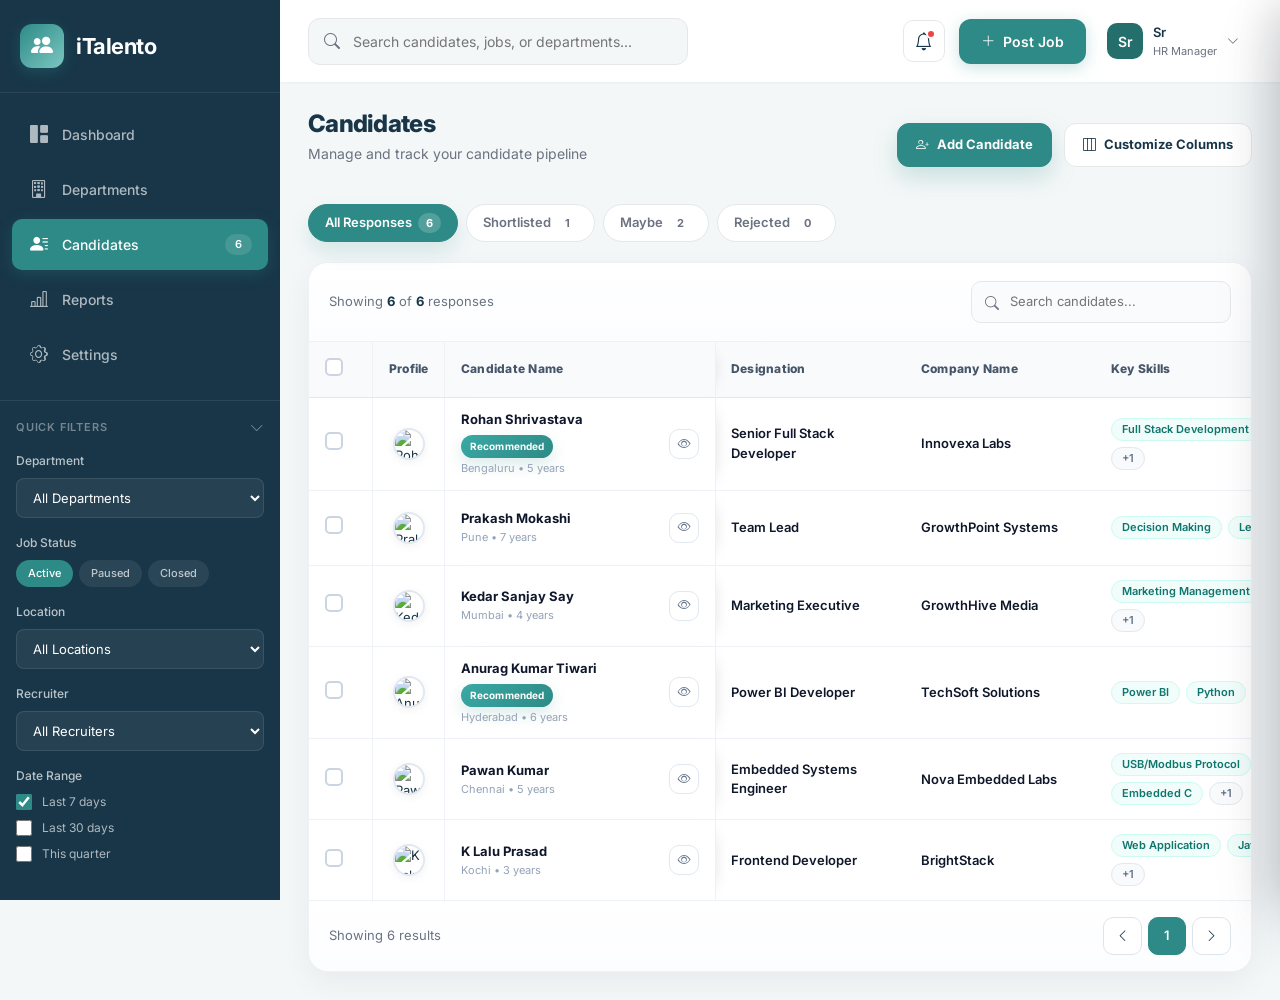
==== candidates.html @ d591d2dc "hr" ====
<!DOCTYPE html>
<html lang="en">

<head>
    <meta charset="UTF-8" />
    <meta name="viewport" content="width=device-width, initial-scale=1.0" />
    <title>TalentFlow ATS - Candidates</title>

    <!-- Bootstrap 5 CSS -->
    <link href="https://cdn.jsdelivr.net/npm/bootstrap@5.3.2/dist/css/bootstrap.min.css" rel="stylesheet" />
    <!-- Bootstrap Icons -->
    <link href="https://cdn.jsdelivr.net/npm/bootstrap-icons@1.11.1/font/bootstrap-icons.css" rel="stylesheet" />
    <!-- Google Fonts -->
    <link href="https://fonts.googleapis.com/css2?family=Inter:wght@300;400;500;600;700;800&display=swap"
        rel="stylesheet" />
    <link rel="stylesheet" href="assets/css/style.css" />
</head>

<body>
    <!-- Sidebar Overlay -->
    <div class="sidebar-overlay" id="sidebarOverlay"></div>

    <!-- Preview Overlay -->
    <div class="preview-overlay" id="previewOverlay"></div>

    <!-- Drawer Overlay -->
    <div class="drawer-overlay" id="drawerOverlay"></div>

    <!-- Left Sidebar -->
    <aside class="sidebar" id="sidebar">
        <div class="logo-area">
            <a href="#" class="logo">
                <div class="logo-icon">
                    <i class="bi bi-people-fill"></i>
                </div>
                <span class="logo-text">iTalento</span>
            </a>
        </div>

        <nav class="nav-section">
            <div class="nav-item">
                <a href="dashboard.html" class="nav-link">
                    <i class="bi bi-grid-1x2-fill"></i>
                    <span>Dashboard</span>
                </a>
            </div>

            <div class="nav-item">
                <a href="departments.html" class="nav-link">
                    <i class="bi bi-building"></i>
                    <span>Departments</span>
                </a>
            </div>

            <div class="nav-item">
                <a href="candidates.html" class="nav-link active">
                    <i class="bi bi-person-lines-fill"></i>
                    <span>Candidates</span>
                    <span class="nav-badge" id="sidebarCandidateCount">156</span>
                </a>
            </div>

            <div class="nav-item">
                <a href="#" class="nav-link">
                    <i class="bi bi-bar-chart-line"></i>
                    <span>Reports</span>
                </a>
            </div>

            <div class="nav-item">
                <a href="#" class="nav-link">
                    <i class="bi bi-gear"></i>
                    <span>Settings</span>
                </a>
            </div>
        </nav>

        <!-- Filter Section -->
        <div class="filter-section">
            <div class="filter-header">
                <span>Quick Filters</span>
                <button class="filter-toggle" id="filterToggle" type="button">
                    <i class="bi bi-chevron-down"></i>
                </button>
            </div>

            <div class="filter-content show" id="filterContent">
                <div class="filter-group">
                    <label class="filter-label">Department</label>
                    <select class="filter-select">
                        <option>All Departments</option>
                        <option>Engineering</option>
                        <option>Design</option>
                        <option>Marketing</option>
                        <option>Sales</option>
                        <option>HR</option>
                    </select>
                </div>

                <div class="filter-group">
                    <label class="filter-label">Job Status</label>
                    <div class="filter-chips">
                        <button class="filter-chip active" type="button">Active</button>
                        <button class="filter-chip" type="button">Paused</button>
                        <button class="filter-chip" type="button">Closed</button>
                    </div>
                </div>

                <div class="filter-group">
                    <label class="filter-label">Location</label>
                    <select class="filter-select">
                        <option>All Locations</option>
                        <option>Remote</option>
                        <option>New York</option>
                        <option>San Francisco</option>
                        <option>London</option>
                    </select>
                </div>

                <div class="filter-group">
                    <label class="filter-label">Recruiter</label>
                    <select class="filter-select">
                        <option>All Recruiters</option>
                        <option>Sarah Johnson</option>
                        <option>Mike Chen</option>
                        <option>Emily Davis</option>
                    </select>
                </div>

                <div class="filter-group">
                    <label class="filter-label">Date Range</label>
                    <label class="filter-checkbox">
                        <input type="checkbox" checked />
                        <span>Last 7 days</span>
                    </label>
                    <label class="filter-checkbox">
                        <input type="checkbox" />
                        <span>Last 30 days</span>
                    </label>
                    <label class="filter-checkbox">
                        <input type="checkbox" />
                        <span>This quarter</span>
                    </label>
                </div>
            </div>
        </div>
    </aside>

    <!-- Main Wrapper -->
    <div class="main-wrapper">
        <!-- Top Navbar -->
        <header class="top-navbar">
            <div class="navbar-left">
                <button class="menu-toggle" id="menuToggle" type="button">
                    <i class="bi bi-list"></i>
                </button>

                <div class="search-bar">
                    <i class="bi bi-search"></i>
                    <input type="text" placeholder="Search candidates, jobs, or departments..." />
                </div>

                <button class="search-icon-mobile" id="searchMobileToggle" type="button">
                    <i class="bi bi-search"></i>
                </button>
            </div>

            <div class="navbar-actions">
                <button class="notification-btn" id="notificationBtn" type="button">
                    <i class="bi bi-bell"></i>
                    <span class="notification-dot"></span>
                </button>

                <button class="btn-post-job" id="postJobBtn" type="button">
                    <i class="bi bi-plus-lg"></i>
                    <span>Post Job</span>
                </button>

                <div class="profile-dropdown" id="profileDropdown">
                    <div class="profile-avatar">Sr</div>
                    <div class="profile-info">
                        <span class="profile-name">Sr</span>
                        <span class="profile-role">HR Manager</span>
                    </div>
                    <i class="bi bi-chevron-down"></i>
                </div>
            </div>
        </header>

        <!-- Candidate Page Content -->
        <div class="candidate-page">
            <div class="page-header">
                <div class="page-title-section">
                    <h1>Candidates</h1>
                    <p class="page-subtitle">Manage and track your candidate pipeline</p>
                </div>

                <div class="page-actions">

                    <button class="btn-add-candidate" type="button" data-bs-toggle="modal"
                        data-bs-target="#addCandidateModal">
                        <i class="bi bi-person-plus"></i>
                        Add Candidate
                    </button>

                    <button class="btn-customize" id="btnCustomize" type="button">
                        <i class="bi bi-layout-three-columns"></i>
                        Customize Columns
                    </button>


                </div>
            </div>

            <div class="filter-tabs">
                <button class="filter-tab active" data-filter="all" type="button">
                    All Responses <span class="count" id="countAll">0</span>
                </button>
                <button class="filter-tab" data-filter="shortlist" type="button">
                    Shortlisted <span class="count" id="countShortlist">0</span>
                </button>
                <button class="filter-tab" data-filter="maybe" type="button">
                    Maybe <span class="count" id="countMaybe">0</span>
                </button>
                <button class="filter-tab" data-filter="reject" type="button">
                    Rejected <span class="count" id="countReject">0</span>
                </button>
            </div>

            <!-- Desktop Table -->
            <div class="candidate-table-container table-container">
                <div class="table-header">
                    <div class="table-info" id="tableInfo">
                        Showing <strong>0</strong> of <strong>0</strong> responses
                    </div>

                    <div class="table-actions">
                        <div class="search-table">
                            <i class="bi bi-search"></i>
                            <input type="text" placeholder="Search candidates..." id="tableSearch" />
                        </div>
                    </div>
                </div>

                <div class="table-scroll-wrap">
                    <table class="candidate-table">
                        <thead>
                            <tr>
                                <th class="col-checkbox sticky-col sticky-checkbox">
                                    <input type="checkbox" class="custom-checkbox" id="selectAll" />
                                </th>
                                <th class="col-avatar sticky-col sticky-avatar">Profile</th>
                                <th class="col-name sticky-col sticky-name" data-column="name">Candidate Name</th>
                                <th class="col-designation" data-column="designation">Designation</th>
                                <th class="col-company" data-column="company">Company Name</th>
                                <th class="col-skills" data-column="skills">Key Skills</th>
                                <th class="col-phone" data-column="phone">Phone Number</th>
                                <th class="col-status" data-column="status">Status</th>
                                <th class="col-actions">Actions</th>
                            </tr>
                        </thead>
                        <tbody id="candidateTableBody"></tbody>
                    </table>
                </div>

                <div class="table-footer">
                    <div class="pagination-info" id="paginationInfo">Showing 0 results</div>
                    <div class="pagination">
                        <button class="page-btn" disabled type="button">
                            <i class="bi bi-chevron-left"></i>
                        </button>
                        <button class="page-btn active" type="button">1</button>
                        <button class="page-btn" disabled type="button">
                            <i class="bi bi-chevron-right"></i>
                        </button>
                    </div>
                </div>
            </div>

            <!-- Mobile Cards -->
            <div class="mobile-cards" id="mobileCards"></div>
        </div>
    </div>

    <!-- Candidate Preview Panel -->
    <aside class="candidate-preview-panel" id="candidatePreviewPanel">
        <div class="preview-panel-header">
            <div class="preview-topbar">
                <div class="preview-nav-group">
                    <button class="preview-nav-btn" id="prevCandidateBtn" type="button">
                        <i class="bi bi-chevron-left"></i>
                        Prev
                    </button>
                    <button class="preview-nav-btn" id="nextCandidateBtn" type="button">
                        Next
                        <i class="bi bi-chevron-right"></i>
                    </button>
                </div>

                <button class="preview-close-btn" id="closePreviewPanel" type="button">
                    <i class="bi bi-x-lg"></i>
                </button>
            </div>

            <div class="preview-candidate-hero">
                <img src="" alt="" class="preview-candidate-avatar" id="previewAvatar" />
                <div class="preview-candidate-meta">
                    <div class="preview-candidate-top">
                        <h2 class="preview-candidate-name" id="previewName">Candidate Name</h2>
                        <span class="badge-recommended" id="previewRecommendedBadge"
                            style="display: none;">Recommended</span>
                    </div>
                    <p class="preview-summary-line" id="previewSummaryLine"></p>
                </div>
            </div>
        </div>

        <div class="preview-panel-body">
            <div class="preview-section">
                <div class="preview-actions-primary">
                    <button class="btn-preview-primary btn-shortlist" id="previewShortlistBtn" type="button">
                        <i class="bi bi-check-circle"></i>
                        Shortlist
                    </button>
                    <button class="btn-preview-primary btn-maybe" id="previewMaybeBtn" type="button">
                        <i class="bi bi-dash-circle"></i>
                        Maybe
                    </button>
                    <button class="btn-preview-primary btn-reject" id="previewRejectBtn" type="button">
                        <i class="bi bi-x-circle"></i>
                        Reject
                    </button>
                </div>

                <div class="preview-actions-secondary">
                    <button class="btn-preview-secondary" type="button">
                        <i class="bi bi-envelope"></i>
                        Email
                    </button>
                    <button class="btn-preview-secondary" type="button">
                        <i class="bi bi-forward"></i>
                        Forward
                    </button>
                    <button class="btn-preview-secondary" type="button">
                        <i class="bi bi-download"></i>
                        Download
                    </button>
                    <button class="btn-preview-secondary" id="previewDeleteBtn" type="button">
                        <i class="bi bi-trash3"></i>
                        Delete
                    </button>
                </div>
            </div>

            <div class="preview-section">
                <div class="section-title">Contact</div>

                <div class="contact-grid">
                    <div class="contact-info-main">
                        <div class="contact-label">Phone Number</div>
                        <div class="contact-value" id="previewPhone">-</div>
                    </div>

                    <button class="btn-phone" type="button">
                        <i class="bi bi-telephone"></i>
                        Contact
                    </button>

                    <button class="btn-phone" type="button">
                        <i class="bi bi-headset"></i>
                        Call from app
                    </button>
                </div>

                <div class="preview-status-wrap">
                    <div class="contact-label">Status</div>
                    <div class="status-dropdown">
                        <button class="btn-status" id="previewStatusBtn" type="button">
                            <span class="status-content">
                                <span class="status-dot shortlist"></span>
                                <span>Set Status</span>
                            </span>
                            <i class="bi bi-chevron-down"></i>
                        </button>
                        <div class="status-menu">
                            <div class="status-item" data-status="shortlist">
                                <span class="status-dot shortlist"></span>
                                Shortlist
                            </div>
                            <div class="status-item" data-status="maybe">
                                <span class="status-dot maybe"></span>
                                Maybe
                            </div>
                            <div class="status-item" data-status="reject">
                                <span class="status-dot reject"></span>
                                Reject
                            </div>
                        </div>
                    </div>
                </div>
            </div>

            <div class="preview-section">
                <div class="preview-tabs">
                    <button class="preview-tab active" data-tab="summary" type="button">Summary</button>
                    <button class="preview-tab" data-tab="experience" type="button">Work Experience</button>
                    <button class="preview-tab" data-tab="education" type="button">Education</button>
                    <button class="preview-tab" data-tab="skills" type="button">IT Skills</button>
                    <button class="preview-tab" data-tab="languages" type="button">Languages</button>
                    <button class="preview-tab" data-tab="other" type="button">Other Details</button>
                    <button class="preview-tab" data-tab="resume" type="button">Resume</button>
                </div>

                <div class="preview-tab-content active" id="tab-summary">
                    <div class="info-list">
                        <div class="info-item">
                            <div class="info-item-label">Current Role</div>
                            <div class="info-item-value" id="tabSummaryRole">-</div>
                        </div>
                        <div class="info-item">
                            <div class="info-item-label">Current Company</div>
                            <div class="info-item-value" id="tabSummaryCompany">-</div>
                        </div>
                        <div class="info-item">
                            <div class="info-item-label">Professional Snapshot</div>
                            <div class="info-item-value" id="tabSummaryText">-</div>
                        </div>
                    </div>
                </div>

                <div class="preview-tab-content" id="tab-experience">
                    <div id="tabExperience"></div>
                </div>

                <div class="preview-tab-content" id="tab-education">
                    <div class="info-list" id="tabEducation"></div>
                </div>

                <div class="preview-tab-content" id="tab-skills">
                    <div class="skills-wrap" id="tabSkills"></div>
                </div>

                <div class="preview-tab-content" id="tab-languages">
                    <div class="info-list" id="tabLanguages"></div>
                </div>

                <div class="preview-tab-content" id="tab-other">
                    <div class="info-list" id="tabOther"></div>
                </div>

                <div class="preview-tab-content" id="tab-resume">
                    <div class="resume-viewer">
                        <div class="resume-toolbar">
                            <div class="resume-toolbar-title">Resume Preview</div>
                            <button class="btn-phone" type="button">
                                <i class="bi bi-download"></i>
                                Download Resume
                            </button>
                        </div>
                        <div class="resume-paper" id="resumePaper"></div>
                    </div>
                </div>
            </div>

            <div class="preview-section">
                <div class="section-title">AI Matched Similar Candidates</div>
                <div id="similarCandidatesContainer"></div>
                <button class="btn-view-all" type="button">View all similar candidates</button>
            </div>
        </div>
    </aside>

    <!-- Customize Columns Drawer -->
    <div class="customize-drawer" id="customizeDrawer">
        <div class="drawer-header">
            <h2 class="drawer-title">Customize Columns</h2>
            <button class="drawer-close" id="closeDrawer" type="button">
                <i class="bi bi-x-lg"></i>
            </button>
        </div>

        <div class="drawer-body">
            <div class="drawer-section-title">Visible Columns</div>
            <div class="column-list">
                <div class="column-item">
                    <input type="checkbox" id="col-name" checked disabled />
                    <label for="col-name">Candidate Name</label>
                </div>
                <div class="column-item">
                    <input type="checkbox" id="col-designation" checked />
                    <label for="col-designation">Designation</label>
                </div>
                <div class="column-item">
                    <input type="checkbox" id="col-company" checked />
                    <label for="col-company">Company Name</label>
                </div>
                <div class="column-item">
                    <input type="checkbox" id="col-skills" checked />
                    <label for="col-skills">Key Skills</label>
                </div>
                <div class="column-item">
                    <input type="checkbox" id="col-phone" checked />
                    <label for="col-phone">Phone Number</label>
                </div>
                <div class="column-item">
                    <input type="checkbox" id="col-status" checked disabled />
                    <label for="col-status">Status</label>
                </div>
            </div>
        </div>

        <div class="drawer-footer">
            <button class="btn-drawer-secondary" id="cancelColumns" type="button">Cancel</button>
            <button class="btn-drawer-primary" id="applyColumns" type="button">Apply</button>
        </div>
    </div>

    <!-- Add Candidate Modal -->
    <div class="modal fade" id="addCandidateModal" tabindex="-1" aria-hidden="true">
        <div class="modal-dialog modal-lg modal-dialog-centered">
            <div class="modal-content">
                <form id="addCandidateForm">
                    <div class="modal-header">
                        <h5 class="modal-title">Add Candidate</h5>
                        <button type="button" class="btn-close" data-bs-dismiss="modal"></button>
                    </div>

                    <div class="modal-body">
                        <div class="row g-3">
                            <div class="col-md-6">
                                <label class="form-label">Candidate Name</label>
                                <input type="text" class="form-control" id="candidateNameInput" required />
                            </div>
                            <div class="col-md-6">
                                <label class="form-label">Phone Number</label>
                                <input type="text" class="form-control" id="candidatePhoneInput" required />
                            </div>
                            <div class="col-md-6">
                                <label class="form-label">Designation</label>
                                <input type="text" class="form-control" id="candidateDesignationInput" />
                            </div>
                            <div class="col-md-6">
                                <label class="form-label">Company</label>
                                <input type="text" class="form-control" id="candidateCompanyInput" />
                            </div>
                            <div class="col-md-6">
                                <label class="form-label">Location</label>
                                <input type="text" class="form-control" id="candidateLocationInput" />
                            </div>
                            <div class="col-md-6">
                                <label class="form-label">Experience</label>
                                <input type="text" class="form-control" id="candidateExperienceInput" />
                            </div>
                            <div class="col-12">
                                <label class="form-label">Skills (comma separated)</label>
                                <input type="text" class="form-control" id="candidateSkillsInput" />
                            </div>
                        </div>
                    </div>

                    <div class="modal-footer">
                        <button type="button" class="btn-customize" data-bs-dismiss="modal">Cancel</button>
                        <button type="submit" class="btn-add-candidate">
                            <i class="bi bi-person-plus"></i>
                            Save Candidate
                        </button>
                    </div>
                </form>
            </div>
        </div>
    </div>

    <!-- Bootstrap JS -->
    <script src="https://cdn.jsdelivr.net/npm/bootstrap@5.3.2/dist/js/bootstrap.bundle.min.js"></script>
    <script src="assets/js/candidate.js"></script>
</body>

</html>
---- assets/css/style.css ----
:root {
    --primary-teal: #2d8a86;
    --primary-teal-dark: #246f6b;
    --dark-secondary: #183648;
    --light-bg: #f4f7f8;
    --accent-teal: #7cc7c2;
    --white: #ffffff;
    --text-muted: #6b7280;
    --text-soft: #94a3b8;
    --border-light: #e5e7eb;
    --border-soft: #eef2f6;
    --success: #10b981;
    --warning: #f59e0b;
    --danger: #ef4444;
    --gray-btn: #f3f4f6;
    --sidebar-width: 280px;
    --row-hover: #f9fafb;
    --header-bg: #f8fafc;
    --shadow-soft: 0 10px 30px rgba(15, 23, 42, 0.05);
    --shadow-medium: 0 16px 40px rgba(15, 23, 42, 0.08);
    --shadow-strong: 0 24px 60px rgba(15, 23, 42, 0.18);
    --sticky-divider: inset -1px 0 0 var(--border-soft);
    --radius-xl: 20px;
    --radius-lg: 16px;
    --radius-md: 12px;
    --radius-sm: 10px;
}

* {
    margin: 0;
    padding: 0;
    box-sizing: border-box;
}

body {
    font-family: 'Inter', -apple-system, BlinkMacSystemFont, sans-serif;
    background-color: var(--light-bg);
    color: var(--dark-secondary);
    overflow-x: hidden;
}


.dept-card {
    opacity: 0;
    transform: translateY(20px);
    transition: all 0.4s ease;
}

.dept-card.show {
    opacity: 1;
    transform: translateY(0);
}

/* ============================================
           SIDEBAR STYLES
           ============================================ */
.sidebar {
    position: fixed;
    top: 0;
    left: 0;
    width: var(--sidebar-width);
    height: 100vh;
    background: var(--dark-secondary);
    z-index: 1040;
    overflow-y: auto;
    transition: transform 0.3s ease;
}

.sidebar::-webkit-scrollbar {
    width: 4px;
}

.sidebar::-webkit-scrollbar-thumb {
    background: rgba(255, 255, 255, 0.15);
    border-radius: 2px;
}

.logo-area {
    padding: 24px 20px;
    border-bottom: 1px solid rgba(255, 255, 255, 0.08);
}

.logo {
    display: flex;
    align-items: center;
    gap: 12px;
    color: var(--white);
    text-decoration: none;
}

.logo:hover {
    color: var(--white);
}

.logo-icon {
    width: 44px;
    height: 44px;
    background: linear-gradient(135deg, var(--primary-teal), var(--accent-teal));
    border-radius: 12px;
    display: flex;
    align-items: center;
    justify-content: center;
    font-size: 22px;
    box-shadow: 0 4px 15px rgba(47, 143, 139, 0.3);
}

.logo-text {
    font-size: 22px;
    font-weight: 700;
    letter-spacing: -0.5px;
}

.nav-section {
    padding: 16px 12px;
}

.nav-item {
    margin-bottom: 4px;
}

.nav-link {
    display: flex;
    align-items: center;
    gap: 12px;
    padding: 12px 16px;
    color: rgba(255, 255, 255, 0.65);
    text-decoration: none;
    border-radius: 10px;
    transition: all 0.25s ease;
    font-size: 14px;
    font-weight: 500;
}

.nav-link:hover {
    background: rgba(255, 255, 255, 0.06);
    color: var(--white);
}

.nav-link.active {
    background: var(--primary-teal);
    color: var(--white);
    box-shadow: 0 4px 15px rgba(47, 143, 139, 0.25);
}

.nav-link i {
    font-size: 18px;
    width: 22px;
    text-align: center;
}

.nav-badge {
    margin-left: auto;
    background: rgba(255, 255, 255, 0.12);
    padding: 2px 10px;
    border-radius: 12px;
    font-size: 11px;
    font-weight: 600;
}


.filter-section {
    padding: 16px;
    border-top: 1px solid rgba(255, 255, 255, 0.08);
}

.filter-header {
    display: flex;
    align-items: center;
    justify-content: space-between;
    color: rgba(255, 255, 255, 0.4);
    font-size: 11px;
    font-weight: 600;
    text-transform: uppercase;
    letter-spacing: 0.8px;
    margin-bottom: 14px;
}

.filter-toggle {
    background: none;
    border: none;
    color: rgba(255, 255, 255, 0.4);
    cursor: pointer;
    padding: 0;
    font-size: 14px;
    transition: all 0.2s;
}

.filter-toggle:hover {
    color: var(--white);
}

.filter-content {
    display: none;
}

.filter-content.show {
    display: block;
}

.filter-group {
    margin-bottom: 16px;
}

.filter-label {
    color: rgba(255, 255, 255, 0.7);
    font-size: 12px;
    font-weight: 500;
    margin-bottom: 8px;
    display: block;
}

.filter-select {
    width: 100%;
    padding: 10px 12px;
    background: rgba(255, 255, 255, 0.06);
    border: 1px solid rgba(255, 255, 255, 0.1);
    border-radius: 8px;
    color: var(--white);
    font-size: 13px;
    cursor: pointer;
    transition: all 0.2s;
}

.filter-select:focus {
    outline: none;
    border-color: var(--primary-teal);
    background: rgba(255, 255, 255, 0.1);
}

.filter-select option {
    background: var(--dark-secondary);
    color: var(--white);
}

.filter-chips {
    display: flex;
    flex-wrap: wrap;
    gap: 6px;
}

.filter-chip {
    padding: 5px 12px;
    background: rgba(255, 255, 255, 0.08);
    border-radius: 20px;
    font-size: 11px;
    color: rgba(255, 255, 255, 0.7);
    cursor: pointer;
    transition: all 0.2s;
    border: none;
    font-weight: 500;
}

.filter-chip:hover,
.filter-chip.active {
    background: var(--primary-teal);
    color: var(--white);
}

.filter-checkbox {
    display: flex;
    align-items: center;
    gap: 10px;
    color: rgba(255, 255, 255, 0.65);
    font-size: 12px;
    cursor: pointer;
    margin-bottom: 8px;
}

.filter-checkbox input {
    width: 16px;
    height: 16px;
    accent-color: var(--primary-teal);
    cursor: pointer;
}

/* ============================================
           MAIN WRAPPER & NAVBAR
           ============================================ */
.main-wrapper {
    margin-left: var(--sidebar-width);
    min-height: 100vh;
    transition: margin-left 0.3s ease;
}

.top-navbar {
    position: sticky;
    top: 0;
    background: var(--white);
    padding: 16px 28px;
    display: flex;
    align-items: center;
    justify-content: space-between;
    box-shadow: 0 1px 3px rgba(0, 0, 0, 0.04);
    z-index: 1030;
}

.navbar-left {
    display: flex;
    align-items: center;
    gap: 16px;
    flex: 1;
}

.menu-toggle {
    display: none;
    width: 42px;
    height: 42px;
    border-radius: 10px;
    border: 1px solid var(--border-light);
    background: var(--white);
    align-items: center;
    justify-content: center;
    cursor: pointer;
    transition: all 0.2s;
    color: var(--dark-secondary);
}

.menu-toggle:hover {
    background: var(--light-bg);
    border-color: var(--primary-teal);
    color: var(--primary-teal);
}

.search-bar {
    position: relative;
    width: 380px;
    max-width: 100%;
}

.search-bar input {
    width: 100%;
    padding: 12px 16px 12px 44px;
    border: 1px solid var(--border-light);
    border-radius: 12px;
    font-size: 14px;
    background: var(--light-bg);
    transition: all 0.25s;
}

.search-bar input:focus {
    outline: none;
    border-color: var(--primary-teal);
    background: var(--white);
    box-shadow: 0 0 0 3px rgba(47, 143, 139, 0.1);
}

.search-bar i {
    position: absolute;
    left: 16px;
    top: 50%;
    transform: translateY(-50%);
    color: var(--text-muted);
    font-size: 16px;
}

.search-icon-mobile {
    display: none;
    width: 42px;
    height: 42px;
    border-radius: 10px;
    border: 1px solid var(--border-light);
    background: var(--white);
    align-items: center;
    justify-content: center;
    cursor: pointer;
    color: var(--dark-secondary);
}

.navbar-actions {
    display: flex;
    align-items: center;
    gap: 14px;
}

.notification-btn {
    position: relative;
    width: 42px;
    height: 42px;
    border-radius: 10px;
    border: 1px solid var(--border-light);
    background: var(--white);
    display: flex;
    align-items: center;
    justify-content: center;
    cursor: pointer;
    transition: all 0.2s;
}

.notification-btn:hover {
    background: var(--light-bg);
    border-color: var(--primary-teal);
}

.notification-btn i {
    font-size: 18px;
    color: var(--dark-secondary);
}

.notification-dot {
    position: absolute;
    top: 8px;
    right: 8px;
    width: 10px;
    height: 10px;
    background: var(--danger);
    border-radius: 50%;
    border: 2px solid var(--white);
}

.profile-dropdown {
    display: flex;
    align-items: center;
    gap: 10px;
    padding: 6px 12px 6px 6px;
    border-radius: 12px;
    cursor: pointer;
    transition: all 0.2s;
    border: 1px solid transparent;
}

.profile-dropdown:hover {
    background: var(--light-bg);
    border-color: var(--border-light);
}

.profile-avatar {
    width: 36px;
    height: 36px;
    border-radius: 10px;
    background: var(--primary-teal-dark);
    display: flex;
    align-items: center;
    justify-content: center;
    color: var(--white);
    font-weight: 600;
    font-size: 14px;
}

.profile-info {
    display: flex;
    flex-direction: column;
}

.profile-name {
    font-size: 13px;
    font-weight: 600;
    color: var(--dark-secondary);
}

.profile-role {
    font-size: 11px;
    color: var(--text-muted);
}

.profile-dropdown i.bi-chevron-down {
    color: var(--text-muted);
    font-size: 12px;
}

.btn-post-job {
    padding: 12px 22px;
    background: var(--primary-teal);
    color: var(--white);
    border: none;
    border-radius: 12px;
    font-size: 14px;
    font-weight: 600;
    display: flex;
    align-items: center;
    gap: 8px;
    cursor: pointer;
    transition: all 0.25s;
    box-shadow: 0 4px 15px rgba(47, 143, 139, 0.25);
}

.btn-post-job:hover {
    background: #267a76;
    transform: translateY(-1px);
    box-shadow: 0 6px 20px rgba(47, 143, 139, 0.35);
}

/* ============================================
           DASHBOARD CONTENT
     ============================================ */

.dashboard-content {
    padding: 28px;
}

.welcome-header {
    margin-bottom: 28px;
}

.welcome-title {
    font-size: 26px;
    font-weight: 700;
    color: var(--dark-secondary);
    margin-bottom: 6px;
}

.welcome-subtitle {
    font-size: 14px;
    color: var(--text-muted);
}

.stats-row {
    display: grid;
    grid-template-columns: repeat(5, 1fr);
    gap: 20px;
    margin-bottom: 28px;
}

.stat-card {
    background: var(--white);
    border-radius: 16px;
    padding: 22px;
    box-shadow: 0 2px 8px rgba(0, 0, 0, 0.04);
    transition: all 0.25s ease;
    border: 1px solid transparent;
}

.stat-card:hover {
    transform: translateY(-3px);
    box-shadow: 0 12px 28px rgba(0, 0, 0, 0.08);
    border-color: var(--border-light);
}

.stat-header {
    display: flex;
    align-items: center;
    justify-content: space-between;
    margin-bottom: 14px;
}

.stat-icon {
    width: 44px;
    height: 44px;
    border-radius: 12px;
    display: flex;
    align-items: center;
    justify-content: center;
    font-size: 20px;
}

.stat-icon.blue {
    background: rgba(59, 130, 246, 0.1);
    color: var(--info);
}

.stat-icon.teal {
    background: rgba(47, 143, 139, 0.1);
    color: var(--primary-teal);
}

.stat-icon.green {
    background: rgba(16, 185, 129, 0.1);
    color: var(--success);
}

.stat-icon.orange {
    background: rgba(245, 158, 11, 0.1);
    color: var(--warning);
}

.stat-icon.purple {
    background: rgba(139, 92, 246, 0.1);
    color: var(--purple);
}

.stat-value {
    font-size: 28px;
    font-weight: 700;
    color: var(--dark-secondary);
    margin-bottom: 4px;
}

.stat-label {
    font-size: 13px;
    color: var(--text-muted);
}


.chart-section {
    margin-bottom: 28px;
}

.chart-card {
    background: var(--white);
    border-radius: 16px;
    padding: 24px;
    box-shadow: 0 2px 8px rgba(0, 0, 0, 0.04);
}

.card-header-flex {
    display: flex;
    align-items: center;
    justify-content: space-between;
    margin-bottom: 20px;
}

.card-title {
    font-size: 18px;
    font-weight: 600;
    color: var(--dark-secondary);
}

.card-actions {
    display: flex;
    gap: 8px;
}

.btn-icon {
    width: 36px;
    height: 36px;
    border-radius: 10px;
    border: 1px solid var(--border-light);
    background: var(--white);
    display: flex;
    align-items: center;
    justify-content: center;
    cursor: pointer;
    transition: all 0.2s;
    color: var(--text-muted);
}

.btn-icon:hover {
    background: var(--light-bg);
    border-color: var(--primary-teal);
    color: var(--primary-teal);
}

.chart-container {
    height: 300px;
    position: relative;
}

/*           ============================================
           DEPARTMENTS SECTION - DESKTOP OPTIMIZED
     ============================================ */

.departments-section {
    margin-bottom: 28px;
}

.section-header {
    display: flex;
    align-items: center;
    justify-content: space-between;
    margin-bottom: 24px;
}

.view-all-btn {
    padding: 10px 20px;
    background: transparent;
    border: 1px solid var(--border-light);
    border-radius: 10px;
    font-size: 13px;
    font-weight: 500;
    color: var(--primary-teal);
    cursor: pointer;
    transition: all 0.2s;
}

.view-all-btn:hover {
    background: var(--primary-teal);
    color: var(--white);
    border-color: var(--primary-teal);
}

.dept-grid {
    display: grid;
    grid-template-columns: repeat(4, 1fr);
    gap: 20px;
}

.dept-card {
    background: var(--white);
    border: 1px solid var(--border-light);
    border-radius: 16px;
    padding: 24px;
    cursor: pointer;
    transition: all 0.3s ease;
    position: relative;
    overflow: hidden;
}

.dept-card::before {
    content: '';
    position: absolute;
    top: 0;
    left: 0;
    width: 4px;
    height: 100%;
    background: var(--primary-teal);
    opacity: 0;
    transition: opacity 0.3s;
}

.dept-card:hover {
    border-color: var(--primary-teal);
    box-shadow: 0 12px 32px rgba(47, 143, 139, 0.12);
    transform: translateY(-4px);
}

.dept-card:hover::before {
    opacity: 1;
}

.dept-header {
    display: flex;
    align-items: center;
    gap: 14px;
    margin-bottom: 20px;
}

.dept-icon {
    width: 52px;
    height: 52px;
    border-radius: 14px;
    display: flex;
    align-items: center;
    justify-content: center;
    font-size: 24px;
    flex-shrink: 0;
}

.dept-icon.engineering {
    background: rgba(59, 130, 246, 0.1);
    color: var(--info);
}

.dept-icon.design {
    background: rgba(236, 72, 153, 0.1);
    color: #EC4899;
}

.dept-icon.marketing {
    background: rgba(245, 158, 11, 0.1);
    color: var(--warning);
}

.dept-icon.sales {
    background: rgba(16, 185, 129, 0.1);
    color: var(--success);
}

.dept-icon.hr {
    background: rgba(139, 92, 246, 0.1);
    color: var(--purple);
}

.dept-icon.product {
    background: rgba(47, 143, 139, 0.1);
    color: var(--primary-teal);
}

.dept-icon.finance {
    background: rgba(239, 68, 68, 0.1);
    color: var(--danger);
}

.dept-icon.support {
    background: rgba(6, 182, 212, 0.1);
    color: #06B6D4;
}

.dept-info {
    min-width: 0;
}

.dept-name {
    font-size: 16px;
    font-weight: 600;
    color: var(--dark-secondary);
    margin-bottom: 2px;
    white-space: nowrap;
    overflow: hidden;
    text-overflow: ellipsis;
}

.dept-meta {
    font-size: 12px;
    color: var(--text-muted);
}

.dept-stats {
    display: grid;
    grid-template-columns: repeat(3, 1fr);
    gap: 10px;
    margin-bottom: 18px;
}

.dept-stat {
    text-align: center;
    padding: 12px 8px;
    background: var(--light-bg);
    border-radius: 10px;
}

.dept-stat-value {
    font-size: 18px;
    font-weight: 700;
    color: var(--dark-secondary);
    margin-bottom: 2px;
}

.dept-stat-label {
    font-size: 10px;
    color: var(--text-muted);
    text-transform: uppercase;
    letter-spacing: 0.3px;
}

.dept-progress {
    margin-top: 4px;
}

.progress-header {
    display: flex;
    justify-content: space-between;
    font-size: 11px;
    margin-bottom: 8px;
}

.progress-label {
    color: var(--text-muted);
}

.progress-value {
    color: var(--primary-teal);
    font-weight: 600;
}

.progress-bar-custom {
    height: 8px;
    background: var(--light-bg);
    border-radius: 4px;
    overflow: hidden;
}

.progress-fill {
    height: 100%;
    background: linear-gradient(90deg, var(--primary-teal), var(--accent-teal));
    border-radius: 4px;
    transition: width 0.6s ease;
}

/* ============================================
           ACTIVITY SECTION - DESKTOP OPTIMIZED
     ============================================ */

.activity-section {
    margin-bottom: 28px;
}

.activity-grid {
    display: grid;
    grid-template-columns: repeat(3, 1fr);
    gap: 20px;
}

.activity-card {
    background: var(--white);
    border-radius: 16px;
    padding: 24px;
    box-shadow: 0 2px 8px rgba(0, 0, 0, 0.04);
}

.activity-header {
    display: flex;
    align-items: center;
    justify-content: space-between;
    margin-bottom: 20px;
}

.activity-title {
    font-size: 15px;
    font-weight: 600;
    color: var(--dark-secondary);
    display: flex;
    align-items: center;
    gap: 8px;
}

.activity-title i {
    color: var(--primary-teal);
}

.ai-badge {
    padding: 4px 10px;
    background: linear-gradient(135deg, var(--primary-teal), var(--accent-teal));
    color: var(--white);
    font-size: 10px;
    font-weight: 600;
    border-radius: 6px;
}

/* AI Recommendations */
.recommendation-item {
    display: flex;
    align-items: center;
    gap: 12px;
    padding: 12px;
    border-radius: 12px;
    transition: all 0.2s;
    cursor: pointer;
    margin-bottom: 4px;
}

.recommendation-item:hover {
    background: var(--light-bg);
}

.rec-avatar {
    width: 44px;
    height: 44px;
    border-radius: 10px;
    object-fit: cover;
}

.rec-info {
    flex: 1;
    min-width: 0;
}

.rec-name {
    font-size: 13px;
    font-weight: 600;
    color: var(--dark-secondary);
    white-space: nowrap;
    overflow: hidden;
    text-overflow: ellipsis;
}

.rec-role {
    font-size: 11px;
    color: var(--text-muted);
    white-space: nowrap;
    overflow: hidden;
    text-overflow: ellipsis;
}

.rec-match {
    padding: 5px 12px;
    background: rgba(16, 185, 129, 0.1);
    color: var(--success);
    font-size: 12px;
    font-weight: 600;
    border-radius: 8px;
    flex-shrink: 0;
}

/* Interview Reminders */
.reminder-item {
    display: flex;
    align-items: flex-start;
    gap: 14px;
    padding: 14px;
    border-radius: 12px;
    border-left: 3px solid var(--warning);
    background: rgba(245, 158, 11, 0.05);
    margin-bottom: 12px;
}

.reminder-item:last-child {
    margin-bottom: 0;
}

.reminder-time {
    display: flex;
    flex-direction: column;
    align-items: center;
    min-width: 48px;
    padding-top: 2px;
}

.reminder-hour {
    font-size: 18px;
    font-weight: 700;
    color: var(--warning);
    line-height: 1;
}

.reminder-ampm {
    font-size: 10px;
    color: var(--text-muted);
    margin-top: 2px;
}

.reminder-content h5 {
    font-size: 13px;
    font-weight: 600;
    color: var(--dark-secondary);
    margin: 0 0 3px 0;
}

.reminder-content p {
    font-size: 11px;
    color: var(--text-muted);
    margin: 0;
}

/* Activity Timeline */

.timeline {
    position: relative;
    padding-left: 22px;
}

.timeline::before {
    content: '';
    position: absolute;
    left: 6px;
    top: 4px;
    bottom: 4px;
    width: 2px;
    background: var(--border-light);
}

.timeline-item {
    position: relative;
    padding-bottom: 18px;
}

.timeline-item:last-child {
    padding-bottom: 0;
}

.timeline-dot {
    position: absolute;
    left: -20px;
    top: 2px;
    width: 14px;
    height: 14px;
    border-radius: 50%;
    background: var(--white);
    border: 2px solid var(--primary-teal);
}

.timeline-dot.hired {
    background: var(--success);
    border-color: var(--success);
}

.timeline-dot.rejected {
    background: var(--danger);
    border-color: var(--danger);
}

.timeline-content {
    font-size: 12px;
}

.timeline-text {
    color: var(--dark-secondary);
    line-height: 1.5;
}

.timeline-text strong {
    font-weight: 600;
}

.timeline-time {
    font-size: 11px;
    color: var(--text-muted);
    margin-top: 3px;
}

/* ============================================
           RESPONSIVE STYLES
           ============================================ */


@media (min-width: 1400px) {
    .dept-grid {
        grid-template-columns: repeat(4, 1fr);
    }
}


@media (max-width: 1399px) and (min-width: 992px) {
    .dept-grid {
        grid-template-columns: repeat(3, 1fr);
    }
}


@media (max-width: 991px) {
    .sidebar {
        transform: translateX(-100%);
    }

    .sidebar.show {
        transform: translateX(0);
    }

    .main-wrapper {
        margin-left: 0;
    }

    .menu-toggle {
        display: flex;
    }

    .stats-row {
        grid-template-columns: repeat(3, 1fr);
    }

    .dept-grid {
        grid-template-columns: repeat(2, 1fr);
    }

    .activity-grid {
        grid-template-columns: repeat(2, 1fr);
    }

    .activity-card:last-child {
        grid-column: span 2;
    }
}


@media (max-width: 767px) {
    .top-navbar {
        padding: 12px 16px;
    }

    .search-bar {
        display: none;
    }

    .search-icon-mobile {
        display: flex;
    }

    .profile-info {
        display: none;
    }

    .btn-post-job span {
        display: none;
    }

    .btn-post-job {
        padding: 10px 14px;
    }

    .dashboard-content {
        padding: 16px;
    }

    .welcome-title {
        font-size: 22px;
    }

    .stats-row {
        grid-template-columns: 1fr;
    }

    .dept-grid {
        grid-template-columns: 1fr;
    }

    .activity-grid {
        grid-template-columns: 1fr;
    }

    .activity-card:last-child {
        grid-column: span 1;
    }

    .chart-container {
        height: 250px;
    }
}

@media (max-width: 479px) {
    .navbar-actions {
        gap: 8px;
    }

    .notification-btn,
    .menu-toggle,
    .search-icon-mobile {
        width: 38px;
        height: 38px;
    }

    .stat-card {
        padding: 18px;
    }

    .stat-value {
        font-size: 24px;
    }

    .dept-card {
        padding: 18px;
    }

    .dept-icon {
        width: 44px;
        height: 44px;
        font-size: 20px;
    }

    .activity-card {
        padding: 18px;
    }
}

/* ============================================
           SIDEBAR OVERLAY
        ============================================ */
.sidebar-overlay {
    display: none;
    position: fixed;
    top: 0;
    left: 0;
    right: 0;
    bottom: 0;
    background: rgba(0, 0, 0, 0.5);
    z-index: 1035;
    backdrop-filter: blur(2px);
}

.sidebar-overlay.show {
    display: block;
}

/* ============================================
           ANIMATIONS
           ============================================ */


@keyframes fadeInUp {
    from {
        opacity: 0;
        transform: translateY(20px);
    }

    to {
        opacity: 1;
        transform: translateY(0);
    }
}

.stat-card,
.dept-card,
.chart-card,
.activity-card {
    animation: fadeInUp 0.5s ease forwards;
}

.stat-card:nth-child(1) {
    animation-delay: 0.05s;
}

.stat-card:nth-child(2) {
    animation-delay: 0.1s;
}

.stat-card:nth-child(3) {
    animation-delay: 0.15s;
}

.stat-card:nth-child(4) {
    animation-delay: 0.2s;
}

.stat-card:nth-child(5) {
    animation-delay: 0.25s;
}




/* =========================
       CANDIDATE PAGE
       ========================= */
       
.candidate-page {
    padding: 28px;
}

.page-header {
    display: flex;
    align-items: center;
    justify-content: space-between;
    margin-bottom: 24px;
    flex-wrap: wrap;
    gap: 16px;
}

.page-title-section h1 {
    font-size: 24px;
    font-weight: 800;
    color: var(--dark-secondary);
    margin-bottom: 4px;
    letter-spacing: -0.03em;
}

.page-subtitle {
    font-size: 14px;
    color: var(--text-muted);
}

.page-actions {
    display: flex;
    align-items: center;
    gap: 12px;
    flex-wrap: wrap;
}

.btn-customize,
.btn-add-candidate {
    padding: 11px 18px;
    border-radius: 12px;
    font-size: 13px;
    font-weight: 700;
    display: inline-flex;
    align-items: center;
    gap: 8px;
    cursor: pointer;
    transition: all 0.22s ease;
    border: 1px solid var(--border-light);
}

.btn-customize {
    background: var(--white);
    color: var(--dark-secondary);
}

.btn-customize:hover {
    background: var(--light-bg);
    border-color: var(--primary-teal);
    color: var(--primary-teal);
}

.btn-add-candidate {
    background: var(--primary-teal);
    color: var(--white);
    border-color: var(--primary-teal);
    box-shadow: 0 10px 25px rgba(45, 138, 134, 0.22);
}

.btn-add-candidate:hover {
    background: var(--primary-teal-dark);
    transform: translateY(-1px);
    box-shadow: 0 14px 30px rgba(45, 138, 134, 0.28);
}

.filter-tabs {
    display: flex;
    align-items: center;
    gap: 8px;
    margin-bottom: 20px;
    flex-wrap: wrap;
}

.filter-tab {
    padding: 8px 16px;
    background: var(--white);
    border: 1px solid var(--border-light);
    border-radius: 20px;
    font-size: 13px;
    font-weight: 600;
    color: var(--text-muted);
    cursor: pointer;
    transition: all 0.2s;
    display: flex;
    align-items: center;
    gap: 6px;
}

.filter-tab:hover {
    border-color: var(--primary-teal);
    color: var(--primary-teal);
}

.filter-tab.active {
    background: var(--primary-teal);
    color: var(--white);
    border-color: var(--primary-teal);
    box-shadow: 0 10px 20px rgba(45, 138, 134, 0.15);
}

.filter-tab .count {
    background: rgba(255, 255, 255, 0.18);
    padding: 2px 8px;
    border-radius: 10px;
    font-size: 11px;
    font-weight: 700;
}

.candidate-table-container {
    background: var(--white);
    border-radius: var(--radius-xl);
    box-shadow: var(--shadow-soft);
    border: 1px solid var(--border-soft);
    overflow: hidden;
}

.table-header {
    padding: 18px 20px;
    border-bottom: 1px solid var(--border-soft);
    display: flex;
    align-items: center;
    justify-content: space-between;
    gap: 16px;
    background: linear-gradient(to bottom, #ffffff, #fcfdff);
    flex-wrap: wrap;
}

.table-info {
    font-size: 13px;
    color: var(--text-muted);
}

.table-info strong {
    color: var(--dark-secondary);
    font-weight: 700;
}

.table-actions {
    display: flex;
    align-items: center;
    gap: 12px;
    flex-wrap: wrap;
}

.search-table {
    position: relative;
}

.search-table input {
    padding: 10px 14px 10px 38px;
    border: 1px solid var(--border-light);
    border-radius: 10px;
    font-size: 13px;
    width: 260px;
    transition: all 0.2s;
    background: #fafbfc;
}

.search-table input:focus {
    outline: none;
    border-color: var(--primary-teal);
    box-shadow: 0 0 0 4px rgba(47, 143, 139, 0.08);
    background: var(--white);
}

.search-table i {
    position: absolute;
    left: 14px;
    top: 50%;
    transform: translateY(-50%);
    color: var(--text-muted);
    font-size: 14px;
}

.table-scroll-wrap {
    position: relative;
    overflow-x: auto;
    overflow-y: auto;
    max-height: 560px;
    scrollbar-width: thin;
    scrollbar-color: #cbd5e1 transparent;
    scroll-behavior: smooth;
    background: var(--white);
}

.table-scroll-wrap::-webkit-scrollbar {
    height: 11px;
    width: 10px;
}

.table-scroll-wrap::-webkit-scrollbar-track {
    background: #f1f5f9;
}

.table-scroll-wrap::-webkit-scrollbar-thumb {
    background: #cbd5e1;
    border-radius: 999px;
    border: 2px solid #f1f5f9;
}

.table-scroll-wrap::-webkit-scrollbar-thumb:hover {
    background: #94a3b8;
}

.candidate-table {
    width: 100%;
    min-width: 1540px;
    border-collapse: separate;
    border-spacing: 0;
    font-size: 13px;
    table-layout: fixed;
}

.candidate-table thead th {
    position: sticky;
    top: 0;
    z-index: 20;
    background: var(--header-bg);
    padding: 14px 16px;
    text-align: left;
    font-weight: 800;
    font-size: 12px;
    letter-spacing: 0.02em;
    color: #475569;
    border-bottom: 1px solid var(--border-light);
    white-space: nowrap;
    height: 56px;
}

.candidate-table tbody td {
    padding: 14px 16px;
    border-bottom: 1px solid var(--border-soft);
    vertical-align: middle;
    background: var(--white);
    height: 60px;
}

.candidate-table tbody tr:hover td {
    background: var(--row-hover);
}

.candidate-table tbody tr:last-child td {
    border-bottom: none;
}

.col-checkbox {
    width: 64px;
    min-width: 64px;
}

.col-avatar {
    width: 72px;
    min-width: 72px;
}

.col-name {
    width: 270px;
    min-width: 270px;
}

.col-designation {
    width: 190px;
    min-width: 190px;
}

.col-company {
    width: 190px;
    min-width: 190px;
}

.col-skills {
    width: 260px;
    min-width: 260px;
}

.col-phone {
    width: 220px;
    min-width: 220px;
}

.col-status {
    width: 170px;
    min-width: 170px;
}

.col-actions {
    width: 110px;
    min-width: 110px;
}

.sticky-col {
    position: sticky;
    background: var(--white);
    z-index: 12;
}

.candidate-table thead .sticky-col {
    z-index: 25;
    background: var(--header-bg);
}

.candidate-table tbody tr:hover .sticky-col {
    background: var(--row-hover);
}

.sticky-checkbox {
    left: 0;
    box-shadow: var(--sticky-divider);
}

.sticky-avatar {
    left: 64px;
    box-shadow: var(--sticky-divider);
}

.sticky-name {
    left: 136px;
    box-shadow: 1px 0 0 var(--border-soft), 10px 0 18px -16px rgba(15, 23, 42, 0.28);
}

.custom-checkbox {
    width: 18px;
    height: 18px;
    border: 2px solid #cbd5e1;
    border-radius: 5px;
    cursor: pointer;
    transition: all 0.2s;
    appearance: none;
    position: relative;
    background: var(--white);
}

.custom-checkbox:hover {
    border-color: var(--primary-teal);
}

.custom-checkbox:checked {
    background: var(--primary-teal);
    border-color: var(--primary-teal);
}

.custom-checkbox:checked::after {
    content: "";
    position: absolute;
    left: 4px;
    top: 1px;
    width: 5px;
    height: 9px;
    border: solid white;
    border-width: 0 2px 2px 0;
    transform: rotate(45deg);
}

.avatar-cell {
    display: flex;
    align-items: center;
    justify-content: center;
}

.candidate-avatar {
    width: 32px;
    height: 32px;
    border-radius: 50%;
    object-fit: cover;
    display: block;
    border: 2px solid #e2e8f0;
    box-shadow: 0 2px 10px rgba(15, 23, 42, 0.06);
    cursor: pointer;
    transition: transform 0.2s ease, box-shadow 0.2s ease;
}

.candidate-avatar:hover {
    transform: scale(1.04);
    box-shadow: 0 8px 20px rgba(15, 23, 42, 0.12);
}

.candidate-name-cell {
    display: flex;
    align-items: center;
    justify-content: space-between;
    gap: 12px;
    min-height: 32px;
}

.candidate-info {
    display: flex;
    flex-direction: column;
    gap: 4px;
    min-width: 0;
    flex: 1;
}

.candidate-name-row {
    display: flex;
    align-items: center;
    gap: 8px;
    flex-wrap: wrap;
    min-width: 0;
}

.candidate-name {
    font-weight: 700;
    font-size: 13px;
    color: #0f172a;
    line-height: 1.2;
    white-space: nowrap;
    overflow: hidden;
    text-overflow: ellipsis;
    max-width: 185px;
    cursor: pointer;
    transition: color 0.2s ease;
}

.candidate-name:hover {
    color: var(--primary-teal);
}

.candidate-meta {
    font-size: 11px;
    color: var(--text-soft);
    line-height: 1.2;
}

.badge-recommended {
    background: linear-gradient(135deg, #3aa9a4, #2d8a86);
    color: var(--white);
    font-size: 10px;
    padding: 4px 9px;
    border-radius: 999px;
    font-weight: 700;
    letter-spacing: 0.01em;
    box-shadow: 0 6px 16px rgba(45, 138, 134, 0.18);
}

.preview-trigger {
    width: 30px;
    height: 30px;
    min-width: 30px;
    border-radius: 10px;
    border: 1px solid #e2e8f0;
    background: #fff;
    color: #64748b;
    display: inline-flex;
    align-items: center;
    justify-content: center;
    cursor: pointer;
    transition: all 0.2s ease;
}

.preview-trigger:hover {
    color: var(--primary-teal);
    border-color: rgba(45, 138, 134, 0.28);
    background: #f0fdfa;
}

.cell-primary {
    color: #0f172a;
    font-weight: 600;
    font-size: 13px;
}

.skills-wrap {
    display: flex;
    flex-wrap: wrap;
    gap: 6px;
}

.skill-pill {
    padding: 5px 10px;
    background: #f0fdfa;
    color: #0f766e;
    border: 1px solid #ccfbf1;
    border-radius: 999px;
    font-size: 11px;
    font-weight: 600;
    line-height: 1;
    white-space: nowrap;
}

.skill-pill.more {
    background: #f8fafc;
    color: #64748b;
    border-color: #e2e8f0;
}

.phone-cell {
    display: flex;
    flex-direction: column;
    align-items: flex-start;
    gap: 8px;
    min-height: 32px;
}

.btn-phone {
    padding: 9px 14px;
    background: #f8fafc;
    border: 1px solid #dce5ec;
    border-radius: 12px;
    font-size: 12px;
    font-weight: 600;
    color: #334155;
    cursor: pointer;
    transition: all 0.22s ease;
    display: inline-flex;
    align-items: center;
    gap: 8px;
    white-space: nowrap;
}

.btn-phone:hover {
    background: var(--white);
    border-color: var(--primary-teal);
    color: var(--primary-teal);
    transform: translateY(-1px);
    box-shadow: 0 8px 20px rgba(45, 138, 134, 0.12);
}

.phone-inline {
    display: flex;
    align-items: center;
    gap: 8px;
    font-size: 12px;
    font-weight: 700;
    color: #0f172a;
    opacity: 0;
    max-height: 0;
    overflow: hidden;
    transform: translateY(-4px);
    transition: opacity 0.25s ease, max-height 0.25s ease, transform 0.25s ease;
}

.phone-inline.show {
    opacity: 1;
    max-height: 40px;
    transform: translateY(0);
}

.phone-inline i {
    color: var(--success);
}

.status-dropdown {
    position: relative;
    display: inline-block;
}

.btn-status {
    min-width: 132px;
    padding: 9px 12px;
    background: var(--white);
    border: 1px solid #dce5ec;
    border-radius: 12px;
    font-size: 12px;
    font-weight: 700;
    color: #334155;
    cursor: pointer;
    transition: all 0.22s;
    display: inline-flex;
    align-items: center;
    justify-content: space-between;
    gap: 10px;
    box-shadow: 0 1px 2px rgba(15, 23, 42, 0.03);
}

.btn-status:hover {
    border-color: var(--primary-teal);
    box-shadow: 0 10px 24px rgba(45, 138, 134, 0.08);
}

.btn-status .status-content {
    display: inline-flex;
    align-items: center;
    gap: 8px;
}

.status-menu {
    position: absolute;
    top: calc(100% + 8px);
    left: 0;
    background: var(--white);
    border: 1px solid var(--border-soft);
    border-radius: 14px;
    box-shadow: var(--shadow-medium);
    min-width: 170px;
    z-index: 120;
    display: none;
    overflow: hidden;
    padding: 6px;
}

.status-menu.show {
    display: block;
    animation: fadeInDown 0.2s ease;
}

.status-item {
    padding: 10px 12px;
    font-size: 12px;
    cursor: pointer;
    transition: all 0.15s;
    display: flex;
    align-items: center;
    gap: 10px;
    border-radius: 10px;
    font-weight: 600;
    color: #334155;
}

.status-item:hover {
    background: #f8fafc;
}

.status-dot {
    width: 9px;
    height: 9px;
    border-radius: 50%;
    flex-shrink: 0;
}

.status-dot.shortlist {
    background: var(--success);
}

.status-dot.maybe {
    background: var(--warning);
}

.status-dot.reject {
    background: var(--danger);
}

.status-shortlist {
    color: var(--success) !important;
}

.status-maybe {
    color: var(--warning) !important;
}

.status-reject {
    color: var(--danger) !important;
}

.action-menu {
    position: relative;
    display: inline-block;
}

.btn-action-menu {
    width: 36px;
    height: 36px;
    border-radius: 10px;
    border: 1px solid transparent;
    background: transparent;
    cursor: pointer;
    transition: all 0.2s;
    display: flex;
    align-items: center;
    justify-content: center;
    color: var(--text-muted);
}

.btn-action-menu:hover {
    background: #f8fafc;
    border-color: #e2e8f0;
    color: #0f172a;
}

.action-dropdown {
    position: absolute;
    top: calc(100% + 8px);
    right: 0;
    background: var(--white);
    border: 1px solid var(--border-soft);
    border-radius: 14px;
    box-shadow: var(--shadow-medium);
    min-width: 170px;
    z-index: 120;
    display: none;
    overflow: hidden;
    padding: 6px;
}

.action-dropdown.show {
    display: block;
    animation: fadeInDown 0.2s ease;
}

.action-item {
    padding: 10px 12px;
    font-size: 12px;
    cursor: pointer;
    transition: all 0.15s;
    display: flex;
    align-items: center;
    gap: 10px;
    color: #334155;
    font-weight: 600;
    border-radius: 10px;
}

.action-item:hover {
    background: #f8fafc;
}

.action-item.delete,
.action-item.delete i {
    color: var(--danger);
}

.table-footer {
    padding: 16px 20px;
    border-top: 1px solid var(--border-soft);
    display: flex;
    align-items: center;
    justify-content: space-between;
    background: linear-gradient(to bottom, #ffffff, #fcfdff);
    gap: 12px;
    flex-wrap: wrap;
}

.pagination-info {
    font-size: 13px;
    color: var(--text-muted);
}

.pagination {
    display: flex;
    align-items: center;
    gap: 6px;
    margin: 0;
}

.page-btn {
    padding: 8px 12px;
    border: 1px solid #dce5ec;
    background: var(--white);
    border-radius: 10px;
    font-size: 13px;
    font-weight: 600;
    color: var(--dark-secondary);
    cursor: pointer;
    transition: all 0.2s;
    min-width: 38px;
    text-align: center;
}

.page-btn:hover {
    border-color: var(--primary-teal);
    color: var(--primary-teal);
}

.page-btn.active {
    background: var(--primary-teal);
    color: var(--white);
    border-color: var(--primary-teal);
}

/* =========================
       MOBILE CARDS
       ========================= */
.mobile-cards {
    display: none;
}

.candidate-card {
    background: var(--white);
    border-radius: 18px;
    padding: 18px;
    margin-bottom: 16px;
    box-shadow: var(--shadow-soft);
    border: 1px solid var(--border-soft);
}

.card-header-mobile {
    display: flex;
    align-items: flex-start;
    justify-content: space-between;
    margin-bottom: 16px;
    gap: 12px;
}

.card-candidate-info {
    display: flex;
    align-items: center;
    gap: 12px;
    min-width: 0;
}

.card-avatar {
    width: 48px;
    height: 48px;
    border-radius: 50%;
    object-fit: cover;
    border: 2px solid #e2e8f0;
    flex-shrink: 0;
    cursor: pointer;
}

.card-name-section {
    min-width: 0;
}

.card-name-top {
    display: flex;
    align-items: center;
    gap: 8px;
    flex-wrap: wrap;
    margin-bottom: 4px;
}

.card-name-section h3 {
    font-size: 15px;
    font-weight: 700;
    color: #0f172a;
    margin-bottom: 0;
    cursor: pointer;
}

.card-name-section h3:hover {
    color: var(--primary-teal);
}

.card-designation {
    font-size: 13px;
    color: var(--text-muted);
    margin-bottom: 0;
}

.card-body-mobile {
    display: flex;
    flex-direction: column;
    gap: 14px;
}

.card-row {
    display: flex;
    justify-content: space-between;
    align-items: flex-start;
    gap: 14px;
}

.card-label {
    font-size: 12px;
    color: var(--text-muted);
    font-weight: 700;
    min-width: 72px;
}

.card-value {
    font-size: 13px;
    color: #0f172a;
    font-weight: 600;
    text-align: right;
}

.card-skills {
    display: flex;
    flex-wrap: wrap;
    gap: 6px;
    justify-content: flex-end;
}

.card-footer-mobile {
    margin-top: 18px;
    padding-top: 16px;
    border-top: 1px solid var(--border-soft);
    display: flex;
    flex-direction: column;
    gap: 12px;
}

.card-phone-area {
    display: flex;
    flex-direction: column;
    align-items: flex-end;
    gap: 8px;
    width: 100%;
}

.card-status-wrap {
    width: 100%;
}

.card-status-wrap .btn-status,
.card-status-wrap .status-dropdown {
    width: 100%;
}

.card-status-wrap .status-menu {
    width: 100%;
}

/* =========================
       PREVIEW PANEL
       ========================= */
.preview-overlay {
    position: fixed;
    inset: 0;
    background: rgba(15, 23, 42, 0.28);
    backdrop-filter: blur(2px);
    z-index: 1080;
    opacity: 0;
    visibility: hidden;
    transition: all 0.28s ease;
}

.preview-overlay.show {
    opacity: 1;
    visibility: visible;
}

.candidate-preview-panel {
    position: fixed;
    top: 0;
    right: 0;
    width: 700px;
    max-width: 100%;
    height: 100vh;
    background: #fff;
    z-index: 1090;
    box-shadow: var(--shadow-strong);
    transform: translateX(100%);
    transition: transform 0.32s ease;
    display: flex;
    flex-direction: column;
    border-left: 1px solid var(--border-soft);
}

.candidate-preview-panel.show {
    transform: translateX(0);
}

.preview-panel-header {
    padding: 18px 22px;
    border-bottom: 1px solid var(--border-soft);
    background: linear-gradient(180deg, #ffffff 0%, #fbfdff 100%);
}

.preview-topbar {
    display: flex;
    align-items: center;
    justify-content: space-between;
    gap: 14px;
    margin-bottom: 16px;
}

.preview-nav-group {
    display: flex;
    align-items: center;
    gap: 10px;
}

.preview-nav-btn,
.preview-close-btn {
    height: 38px;
    border-radius: 12px;
    border: 1px solid #e2e8f0;
    background: white;
    color: #334155;
    display: inline-flex;
    align-items: center;
    justify-content: center;
    gap: 8px;
    font-size: 12px;
    font-weight: 700;
    padding: 0 14px;
    cursor: pointer;
    transition: all 0.2s ease;
}

.preview-close-btn {
    width: 38px;
    padding: 0;
}

.preview-nav-btn:hover,
.preview-close-btn:hover {
    border-color: rgba(45, 138, 134, 0.25);
    color: var(--primary-teal);
    background: #f0fdfa;
}

.preview-candidate-hero {
    display: flex;
    align-items: flex-start;
    gap: 14px;
}

.preview-candidate-avatar {
    width: 64px;
    height: 64px;
    border-radius: 18px;
    object-fit: cover;
    border: 2px solid #e2e8f0;
    flex-shrink: 0;
}

.preview-candidate-meta {
    min-width: 0;
    flex: 1;
}

.preview-candidate-top {
    display: flex;
    align-items: center;
    gap: 10px;
    flex-wrap: wrap;
    margin-bottom: 6px;
}

.preview-candidate-name {
    font-size: 22px;
    font-weight: 800;
    letter-spacing: -0.03em;
    color: #0f172a;
    margin: 0;
}

.preview-summary-line {
    font-size: 13px;
    color: #64748b;
    margin: 0;
    line-height: 1.5;
}

.preview-panel-body {
    flex: 1;
    overflow-y: auto;
    padding: 20px 22px 28px;
    background: #fcfdfe;
}

.preview-section {
    background: #fff;
    border: 1px solid var(--border-soft);
    border-radius: 18px;
    padding: 18px;
    box-shadow: 0 8px 20px rgba(15, 23, 42, 0.04);
    margin-bottom: 16px;
}

.section-title {
    font-size: 13px;
    font-weight: 800;
    color: #0f172a;
    margin-bottom: 14px;
    letter-spacing: 0.01em;
}

.preview-actions-primary,
.preview-actions-secondary {
    display: flex;
    flex-wrap: wrap;
    gap: 10px;
}

.preview-actions-secondary {
    margin-top: 10px;
}

.btn-preview-primary,
.btn-preview-secondary {
    border: none;
    border-radius: 12px;
    font-size: 12px;
    font-weight: 700;
    padding: 10px 14px;
    display: inline-flex;
    align-items: center;
    gap: 8px;
    cursor: pointer;
    transition: all 0.2s ease;
}

.btn-preview-primary:hover,
.btn-preview-secondary:hover {
    transform: translateY(-1px);
}

.btn-shortlist {
    background: #ecfdf5;
    color: #047857;
    border: 1px solid #d1fae5;
}

.btn-maybe {
    background: #f3f4f6;
    color: #4b5563;
    border: 1px solid #e5e7eb;
}

.btn-reject {
    background: #fef2f2;
    color: #b91c1c;
    border: 1px solid #fecaca;
}

.btn-preview-secondary {
    background: #f8fafc;
    color: #334155;
    border: 1px solid #e2e8f0;
}

.contact-grid {
    display: grid;
    grid-template-columns: 1fr auto auto;
    gap: 12px;
    align-items: center;
}

.contact-info-main {
    min-width: 0;
}

.contact-label {
    font-size: 11px;
    font-weight: 700;
    color: #94a3b8;
    text-transform: uppercase;
    letter-spacing: 0.06em;
    margin-bottom: 6px;
}

.contact-value {
    font-size: 15px;
    font-weight: 700;
    color: #0f172a;
}

.preview-status-wrap {
    margin-top: 14px;
}

.preview-tabs {
    display: flex;
    gap: 8px;
    flex-wrap: wrap;
    margin-bottom: 16px;
}

.preview-tab {
    padding: 9px 14px;
    border-radius: 999px;
    border: 1px solid #e2e8f0;
    background: #fff;
    color: #475569;
    font-size: 12px;
    font-weight: 700;
    cursor: pointer;
    transition: all 0.2s ease;
}

.preview-tab:hover {
    color: var(--primary-teal);
    border-color: rgba(45, 138, 134, 0.25);
    background: #f0fdfa;
}

.preview-tab.active {
    background: var(--primary-teal);
    border-color: var(--primary-teal);
    color: #fff;
    box-shadow: 0 10px 20px rgba(45, 138, 134, 0.18);
}

.preview-tab-content {
    display: none;
    animation: fadeTab 0.25s ease;
}

.preview-tab-content.active {
    display: block;
}

@keyframes fadeTab {
    from {
        opacity: 0;
        transform: translateY(4px);
    }

    to {
        opacity: 1;
        transform: translateY(0);
    }
}

.info-list {
    display: flex;
    flex-direction: column;
    gap: 14px;
}

.info-item {
    display: flex;
    flex-direction: column;
    gap: 4px;
}

.info-item-label {
    font-size: 12px;
    color: #94a3b8;
    font-weight: 700;
}

.info-item-value {
    font-size: 14px;
    color: #0f172a;
    font-weight: 600;
    line-height: 1.55;
}

.timeline-item {
    padding: 14px 0;
    border-bottom: 1px solid var(--border-soft);
}

.timeline-item:last-child {
    border-bottom: none;
    padding-bottom: 0;
}

.timeline-title {
    font-size: 14px;
    font-weight: 700;
    color: #0f172a;
    margin-bottom: 4px;
}

.timeline-subtitle {
    font-size: 12px;
    color: #64748b;
    margin-bottom: 8px;
}

.timeline-desc {
    font-size: 13px;
    color: #475569;
    line-height: 1.6;
}

.resume-viewer {
    border: 1px solid var(--border-soft);
    border-radius: 16px;
    overflow: hidden;
    background: #fff;
}

.resume-toolbar {
    padding: 12px 14px;
    border-bottom: 1px solid var(--border-soft);
    display: flex;
    align-items: center;
    justify-content: space-between;
    gap: 12px;
    background: #f8fafc;
    flex-wrap: wrap;
}

.resume-toolbar-title {
    font-size: 12px;
    font-weight: 700;
    color: #334155;
}

.resume-paper {
    padding: 20px;
    background: linear-gradient(180deg, #ffffff 0%, #fcfcfc 100%);
    min-height: 320px;
}

.resume-paper h4 {
    font-size: 18px;
    font-weight: 800;
    margin-bottom: 10px;
    color: #0f172a;
}

.resume-paper p {
    font-size: 13px;
    color: #475569;
    line-height: 1.7;
    margin-bottom: 12px;
}

.similar-candidate-card {
    display: flex;
    gap: 12px;
    padding: 14px;
    border: 1px solid var(--border-soft);
    border-radius: 16px;
    background: #fff;
    transition: all 0.2s ease;
    cursor: pointer;
}

.similar-candidate-card+.similar-candidate-card {
    margin-top: 12px;
}

.similar-candidate-card:hover {
    border-color: rgba(45, 138, 134, 0.22);
    box-shadow: 0 10px 24px rgba(15, 23, 42, 0.05);
    transform: translateY(-1px);
}

.similar-avatar {
    width: 44px;
    height: 44px;
    border-radius: 14px;
    object-fit: cover;
    border: 2px solid #e2e8f0;
    flex-shrink: 0;
}

.similar-meta {
    flex: 1;
    min-width: 0;
}

.similar-name {
    font-size: 14px;
    font-weight: 700;
    color: #0f172a;
    margin-bottom: 4px;
}

.similar-sub {
    font-size: 12px;
    color: #64748b;
    margin-bottom: 8px;
}

.similar-skills {
    display: flex;
    flex-wrap: wrap;
    gap: 6px;
}

.btn-view-all {
    width: 100%;
    margin-top: 14px;
    padding: 11px 14px;
    border-radius: 12px;
    border: 1px solid #e2e8f0;
    background: #f8fafc;
    color: #334155;
    font-size: 12px;
    font-weight: 700;
    cursor: pointer;
    transition: all 0.2s ease;
}

.btn-view-all:hover {
    background: #fff;
    color: var(--primary-teal);
    border-color: rgba(45, 138, 134, 0.25);
}

/* =========================
       DRAWER
       ========================= */
.drawer-overlay {
    position: fixed;
    inset: 0;
    background: rgba(15, 23, 42, 0.35);
    z-index: 1055;
    opacity: 0;
    visibility: hidden;
    transition: all 0.24s ease;
    backdrop-filter: blur(2px);
}

.drawer-overlay.show {
    opacity: 1;
    visibility: visible;
}

.customize-drawer {
    position: fixed;
    top: 0;
    right: -400px;
    width: 400px;
    max-width: 100%;
    height: 100vh;
    background: var(--white);
    box-shadow: -10px 0 40px rgba(0, 0, 0, 0.1);
    z-index: 1060;
    transition: right 0.3s ease;
    display: flex;
    flex-direction: column;
}

.customize-drawer.show {
    right: 0;
}

.drawer-header {
    padding: 24px;
    border-bottom: 1px solid var(--border-light);
    display: flex;
    align-items: center;
    justify-content: space-between;
}

.drawer-title {
    font-size: 18px;
    font-weight: 800;
    color: var(--dark-secondary);
    margin: 0;
}

.drawer-close {
    width: 36px;
    height: 36px;
    border-radius: 10px;
    border: none;
    background: var(--light-bg);
    cursor: pointer;
    display: flex;
    align-items: center;
    justify-content: center;
    color: var(--text-muted);
    transition: all 0.2s;
}

.drawer-close:hover {
    background: var(--border-light);
    color: var(--dark-secondary);
}

.drawer-body {
    flex: 1;
    overflow-y: auto;
    padding: 24px;
}

.drawer-section-title {
    font-size: 12px;
    font-weight: 700;
    color: var(--text-muted);
    text-transform: uppercase;
    letter-spacing: 0.5px;
    margin-bottom: 16px;
}

.column-list {
    display: flex;
    flex-direction: column;
    gap: 12px;
}

.column-item {
    display: flex;
    align-items: center;
    gap: 12px;
    padding: 12px;
    background: var(--light-bg);
    border-radius: 10px;
    cursor: pointer;
    transition: all 0.2s;
}

.column-item:hover {
    background: rgba(47, 143, 139, 0.08);
}

.column-item input[type="checkbox"] {
    width: 18px;
    height: 18px;
    accent-color: var(--primary-teal);
    cursor: pointer;
}

.column-item label {
    flex: 1;
    font-size: 14px;
    color: var(--dark-secondary);
    cursor: pointer;
    margin: 0;
}

.drawer-footer {
    padding: 24px;
    border-top: 1px solid var(--border-light);
    display: flex;
    gap: 12px;
}

.btn-drawer-primary,
.btn-drawer-secondary {
    flex: 1;
    padding: 12px;
    border-radius: 10px;
    font-size: 14px;
    font-weight: 700;
    cursor: pointer;
    transition: all 0.2s;
}

.btn-drawer-primary {
    background: var(--primary-teal);
    color: var(--white);
    border: none;
}

.btn-drawer-primary:hover {
    background: var(--primary-teal-dark);
}

.btn-drawer-secondary {
    background: var(--white);
    color: var(--dark-secondary);
    border: 1px solid var(--border-light);
}

.btn-drawer-secondary:hover {
    background: var(--light-bg);
}

/* =========================
       MODAL
       ========================= */
.modal-content {
    border: none;
    border-radius: 22px;
    overflow: hidden;
    box-shadow: var(--shadow-strong);
}

.modal-header {
    border-bottom: 1px solid var(--border-soft);
    padding: 18px 22px;
}

.modal-title {
    font-size: 18px;
    font-weight: 800;
    color: #0f172a;
}

.modal-body {
    padding: 22px;
    background: #fcfdfe;
}

.modal-footer {
    border-top: 1px solid var(--border-soft);
    padding: 16px 22px;
}

.form-label {
    font-size: 12px;
    font-weight: 700;
    color: #475569;
    margin-bottom: 8px;
}

.form-control,
.form-select {
    border-radius: 12px;
    border: 1px solid #dce5ec;
    padding: 12px 14px;
    font-size: 14px;
    box-shadow: none;
}

.form-control:focus,
.form-select:focus {
    border-color: var(--primary-teal);
    box-shadow: 0 0 0 4px rgba(45, 138, 134, 0.08);
}

.hide-col {
    display: none !important;
}

@keyframes fadeInDown {
    from {
        opacity: 0;
        transform: translateY(-10px);
    }

    to {
        opacity: 1;
        transform: translateY(0);
    }
}

/* =========================
       RESPONSIVE
       ========================= */
@media (max-width: 1199px) {
    .candidate-preview-panel {
        width: 620px;
    }
}

@media (max-width: 991px) {
    .sidebar {
        transform: translateX(-100%);
    }

    .sidebar.show {
        transform: translateX(0);
    }

    .main-wrapper {
        margin-left: 0;
    }

    .menu-toggle {
        display: flex;
    }

    .candidate-preview-panel {
        width: 560px;
    }

    .contact-grid {
        grid-template-columns: 1fr;
    }
}

@media (max-width: 767px) {
    .top-navbar {
        padding: 12px 16px;
    }

    .search-bar {
        display: none;
    }

    .search-icon-mobile {
        display: flex;
    }

    .profile-info {
        display: none;
    }

    .btn-post-job span {
        display: none;
    }

    .btn-post-job {
        padding: 10px 14px;
    }

    .candidate-page {
        padding: 16px;
    }

    .page-title-section h1 {
        font-size: 20px;
    }

    .table-container {
        display: none;
    }

    .mobile-cards {
        display: block;
    }

    .candidate-preview-panel {
        width: 100%;
    }

    .preview-panel-header,
    .preview-panel-body {
        padding-left: 16px;
        padding-right: 16px;
    }

    .preview-candidate-name {
        font-size: 20px;
    }

    .customize-drawer {
        width: 100%;
        right: -100%;
    }
}

@media (max-width: 479px) {
    .navbar-actions {
        gap: 8px;
    }

    .notification-btn,
    .menu-toggle,
    .search-icon-mobile {
        width: 38px;
        height: 38px;
    }

    .candidate-card {
        padding: 16px;
    }

    .preview-nav-btn {
        padding: 0 10px;
        font-size: 11px;
    }
}

.sidebar-overlay {
    display: none;
    position: fixed;
    inset: 0;
    background: rgba(0, 0, 0, 0.5);
    z-index: 1035;
    backdrop-filter: blur(2px);
}

.sidebar-overlay.show {
    display: block;
}
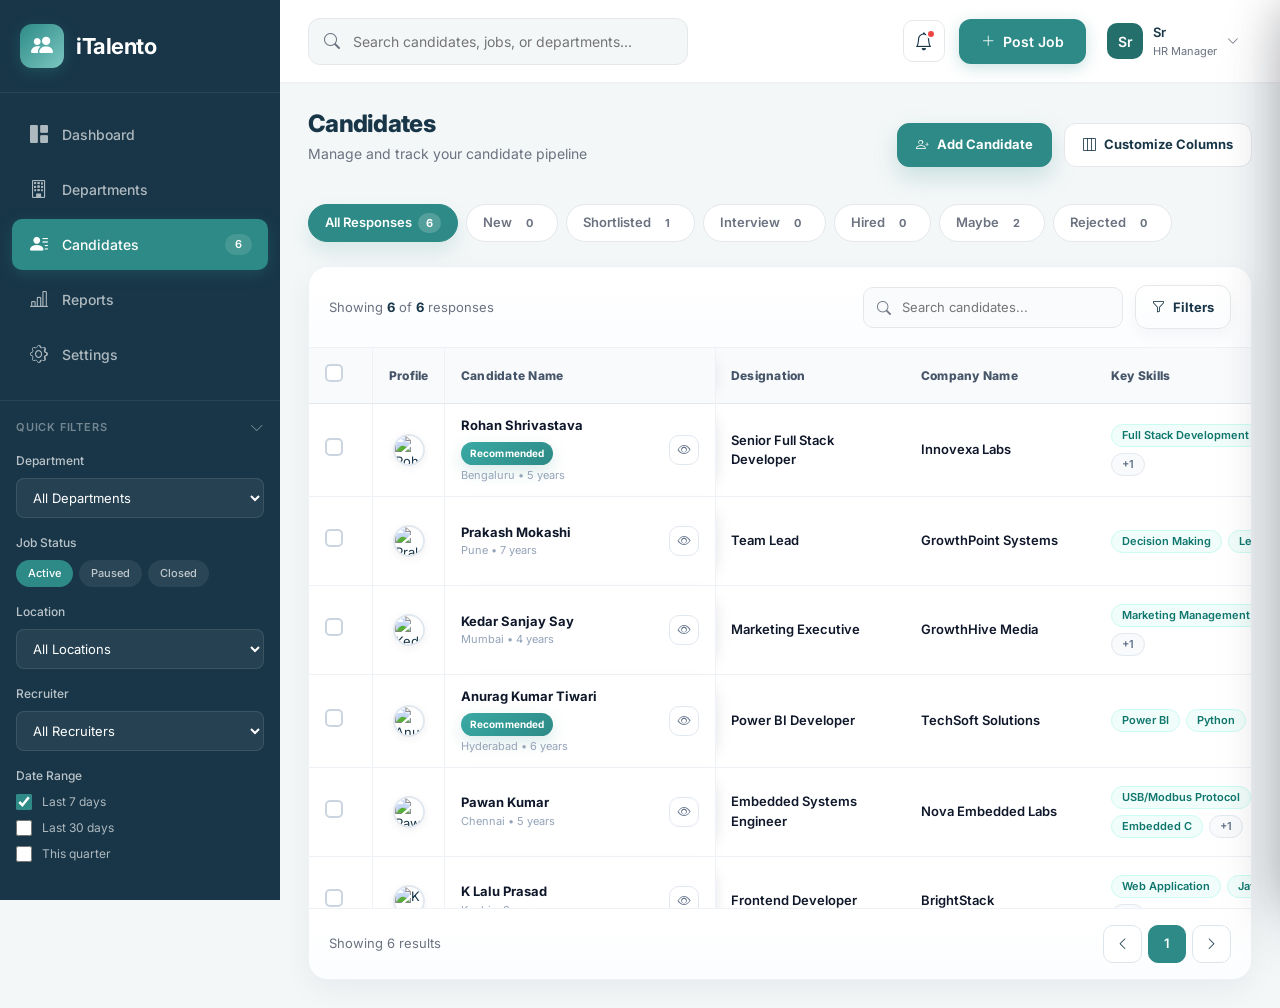
==== commit 7b7bb5e0: "chanes" ====
--- a/candidates.html
+++ b/candidates.html
@@ -39,7 +39,7 @@
 
         <nav class="nav-section">
             <div class="nav-item">
-                <a href="dashboard.html" class="nav-link">
+                <a href="index.html" class="nav-link">
                     <i class="bi bi-grid-1x2-fill"></i>
                     <span>Dashboard</span>
                 </a>
@@ -196,7 +196,6 @@
                 </div>
 
                 <div class="page-actions">
-
                     <button class="btn-add-candidate" type="button" data-bs-toggle="modal"
                         data-bs-target="#addCandidateModal">
                         <i class="bi bi-person-plus"></i>
@@ -207,28 +206,42 @@
                         <i class="bi bi-layout-three-columns"></i>
                         Customize Columns
                     </button>
-
-
-                </div>
-            </div>
-
+                </div>
+            </div>
+
+            <!-- Filter Tabs -->
             <div class="filter-tabs">
                 <button class="filter-tab active" data-filter="all" type="button">
                     All Responses <span class="count" id="countAll">0</span>
                 </button>
+
+                <button class="filter-tab" data-filter="new" type="button">
+                    New <span class="count" id="countNew">0</span>
+                </button>
+
                 <button class="filter-tab" data-filter="shortlist" type="button">
                     Shortlisted <span class="count" id="countShortlist">0</span>
                 </button>
+
+                <button class="filter-tab" data-filter="interview" type="button">
+                    Interview <span class="count" id="countInterview">0</span>
+                </button>
+
+                <button class="filter-tab" data-filter="hired" type="button">
+                    Hired <span class="count" id="countHired">0</span>
+                </button>
+
                 <button class="filter-tab" data-filter="maybe" type="button">
                     Maybe <span class="count" id="countMaybe">0</span>
                 </button>
+
                 <button class="filter-tab" data-filter="reject" type="button">
                     Rejected <span class="count" id="countReject">0</span>
                 </button>
             </div>
 
             <!-- Desktop Table -->
-            <div class="candidate-table-container table-container">
+            <div class="candidate-table-container table-container mt-4">
                 <div class="table-header">
                     <div class="table-info" id="tableInfo">
                         Showing <strong>0</strong> of <strong>0</strong> responses
@@ -239,6 +252,10 @@
                             <i class="bi bi-search"></i>
                             <input type="text" placeholder="Search candidates..." id="tableSearch" />
                         </div>
+                        <button class="btn-master-filter" id="openMasterFilter" type="button">
+                            <i class="bi bi-funnel"></i>
+                            <span>Filters</span>
+                        </button>
                     </div>
                 </div>
 
@@ -256,7 +273,7 @@
                                 <th class="col-skills" data-column="skills">Key Skills</th>
                                 <th class="col-phone" data-column="phone">Phone Number</th>
                                 <th class="col-status" data-column="status">Status</th>
-                                <th class="col-actions">Actions</th>
+                                <th class="col-actions sticky-right">Actions</th>
                             </tr>
                         </thead>
                         <tbody id="candidateTableBody"></tbody>
@@ -307,8 +324,9 @@
                 <div class="preview-candidate-meta">
                     <div class="preview-candidate-top">
                         <h2 class="preview-candidate-name" id="previewName">Candidate Name</h2>
-                        <span class="badge-recommended" id="previewRecommendedBadge"
-                            style="display: none;">Recommended</span>
+                        <span class="badge-recommended" id="previewRecommendedBadge" style="display: none;">
+                            Recommended
+                        </span>
                     </div>
                     <p class="preview-summary-line" id="previewSummaryLine"></p>
                 </div>
@@ -362,13 +380,13 @@
                     </div>
 
                     <button class="btn-phone" type="button">
-                        <i class="bi bi-telephone"></i>
-                        Contact
+                        <i class="bi bi-calendar-event"></i>
+                        Schedule Interview
                     </button>
 
                     <button class="btn-phone" type="button">
                         <i class="bi bi-headset"></i>
-                        Call from app
+                        Call from App
                     </button>
                 </div>
 
@@ -382,10 +400,23 @@
                             </span>
                             <i class="bi bi-chevron-down"></i>
                         </button>
+
                         <div class="status-menu">
+                            <div class="status-item" data-status="new">
+                                <span class="status-dot new"></span>
+                                New
+                            </div>
                             <div class="status-item" data-status="shortlist">
                                 <span class="status-dot shortlist"></span>
-                                Shortlist
+                                Shortlisted
+                            </div>
+                            <div class="status-item" data-status="interview">
+                                <span class="status-dot interview"></span>
+                                Interview
+                            </div>
+                            <div class="status-item" data-status="hired">
+                                <span class="status-dot hired"></span>
+                                Hired
                             </div>
                             <div class="status-item" data-status="maybe">
                                 <span class="status-dot maybe"></span>
@@ -393,7 +424,7 @@
                             </div>
                             <div class="status-item" data-status="reject">
                                 <span class="status-dot reject"></span>
-                                Reject
+                                Rejected
                             </div>
                         </div>
                     </div>
@@ -516,53 +547,96 @@
     </div>
 
     <!-- Add Candidate Modal -->
+
     <div class="modal fade" id="addCandidateModal" tabindex="-1" aria-hidden="true">
-        <div class="modal-dialog modal-lg modal-dialog-centered">
-            <div class="modal-content">
-                <form id="addCandidateForm">
-                    <div class="modal-header">
+        <div class="modal-dialog modal-lg modal-dialog-centered candidate-modal-dialog">
+            <div class="modal-content candidate-modal-content">
+                <form id="addCandidateForm" class="candidate-modal-form">
+                    <div class="modal-header candidate-modal-header">
                         <h5 class="modal-title">Add Candidate</h5>
-                        <button type="button" class="btn-close" data-bs-dismiss="modal"></button>
-                    </div>
-
-                    <div class="modal-body">
-                        <div class="row g-3">
-                            <div class="col-md-6">
-                                <label class="form-label">Candidate Name</label>
-                                <input type="text" class="form-control" id="candidateNameInput" required />
-                            </div>
-                            <div class="col-md-6">
-                                <label class="form-label">Phone Number</label>
-                                <input type="text" class="form-control" id="candidatePhoneInput" required />
-                            </div>
-                            <div class="col-md-6">
-                                <label class="form-label">Designation</label>
-                                <input type="text" class="form-control" id="candidateDesignationInput" />
-                            </div>
-                            <div class="col-md-6">
-                                <label class="form-label">Company</label>
-                                <input type="text" class="form-control" id="candidateCompanyInput" />
-                            </div>
-                            <div class="col-md-6">
-                                <label class="form-label">Location</label>
-                                <input type="text" class="form-control" id="candidateLocationInput" />
-                            </div>
-                            <div class="col-md-6">
-                                <label class="form-label">Experience</label>
-                                <input type="text" class="form-control" id="candidateExperienceInput" />
-                            </div>
+                        <button type="button" class="btn-close" data-bs-dismiss="modal" aria-label="Close"></button>
+                    </div>
+
+                    <div class="modal-body candidate-modal-body">
+                        <div class="row g-4">
+                            <div class="col-md-6">
+                                <label class="form-label" for="candidateNameInput">Candidate Name</label>
+                                <input type="text" class="form-control" id="candidateNameInput"
+                                    placeholder="Enter candidate name" required />
+                            </div>
+
+                            <div class="col-md-6">
+                                <label class="form-label" for="candidatePhoneInput">Phone Number</label>
+                                <input type="text" class="form-control" id="candidatePhoneInput"
+                                    placeholder="Enter phone number" required />
+                            </div>
+
+                            <div class="col-md-6">
+                                <label class="form-label" for="candidateDesignationInput">Designation</label>
+                                <input type="text" class="form-control" id="candidateDesignationInput"
+                                    placeholder="Enter designation" />
+                            </div>
+
+                            <div class="col-md-6">
+                                <label class="form-label" for="candidateCompanyInput">Company</label>
+                                <input type="text" class="form-control" id="candidateCompanyInput"
+                                    placeholder="Enter company name" />
+                            </div>
+
+                            <div class="col-md-6">
+                                <label class="form-label" for="candidateDepartmentInput">Department</label>
+                                <select class="form-control candidate-select" id="candidateDepartmentInput" required>
+                                    <option value="">Select Department</option>
+                                    <option>Engineering</option>
+                                    <option>Human Resources</option>
+                                    <option>Marketing</option>
+                                    <option>Sales</option>
+                                    <option>Finance</option>
+                                    <option>Operations</option>
+                                    <option>Design</option>
+                                    <option>Customer Support</option>
+                                    <option>Legal</option>
+                                    <option>Product</option>
+                                </select>
+                            </div>
+
+                            <div class="col-md-6">
+                                <label class="form-label" for="candidateLocationInput">Location</label>
+                                <input type="text" class="form-control" id="candidateLocationInput"
+                                    placeholder="Enter location" />
+                            </div>
+
+                            <div class="col-md-6">
+                                <label class="form-label" for="candidateExperienceInput">Experience</label>
+                                <input type="text" class="form-control" id="candidateExperienceInput"
+                                    placeholder="Enter experience" />
+                            </div>
+
+                            <div class="col-md-6">
+                                <label class="form-label" for="candidateDateInput">Created Date</label>
+                                <input type="date" class="form-control" id="candidateDateInput" />
+                            </div>
+
+                            <div class="col-md-6">
+                                <label class="form-label" for="candidateDayInput">Day</label>
+                                <input type="text" class="form-control" id="candidateDayInput"
+                                    placeholder="Auto-filled day" readonly />
+                            </div>
+
                             <div class="col-12">
-                                <label class="form-label">Skills (comma separated)</label>
-                                <input type="text" class="form-control" id="candidateSkillsInput" />
+                                <label class="form-label" for="candidateSkillsInput">Skills (comma separated)</label>
+                                <input type="text" class="form-control" id="candidateSkillsInput"
+                                    placeholder="Enter skills" />
                             </div>
                         </div>
                     </div>
 
-                    <div class="modal-footer">
-                        <button type="button" class="btn-customize" data-bs-dismiss="modal">Cancel</button>
-                        <button type="submit" class="btn-add-candidate">
+                    <div class="modal-footer candidate-modal-footer">
+                        <button type="button" class="btn-customize candidate-cancel-btn"
+                            data-bs-dismiss="modal">Cancel</button>
+                        <button type="submit" class="btn-add-candidate candidate-save-btn">
                             <i class="bi bi-person-plus"></i>
-                            Save Candidate
+                            <span>Save Candidate</span>
                         </button>
                     </div>
                 </form>
@@ -570,6 +644,62 @@
         </div>
     </div>
 
+    <div class="master-filter-overlay" id="masterFilterOverlay"></div>
+
+<aside class="master-filter-drawer" id="masterFilterDrawer">
+    <div class="master-filter-drawer-header">
+        <h3>Master Filter</h3>
+        <button class="master-filter-close" id="closeMasterFilter" type="button">
+            <i class="bi bi-x-lg"></i>
+        </button>
+    </div>
+
+    <div class="master-filter-drawer-body">
+        <div class="master-filter-builder">
+            <div class="master-filter-builder-grid">
+                <div class="master-filter-builder-field">
+                    <label for="filterColumnSelect">Column</label>
+                    <select id="filterColumnSelect" class="master-filter-control">
+                        <option value="">Select Column</option>
+                        <option value="name">Name</option>
+                        <option value="designation">Designation</option>
+                        <option value="company">Company</option>
+                        <option value="department">Department</option>
+                        <option value="location">Location</option>
+                        <option value="experience">Experience</option>
+                        <option value="phone">Phone Number</option>
+                        <option value="skills">Skills</option>
+                        <option value="status">Status</option>
+                        <option value="createdDate">Created Date</option>
+                        <option value="createdDay">Day</option>
+                        <option value="recommended">Recommended</option>
+                    </select>
+                </div>
+
+                <div class="master-filter-builder-field">
+                    <label for="filterValueInput">Value</label>
+                    <input type="text" id="filterValueInput" class="master-filter-control" placeholder="Enter the value">
+                </div>
+
+                <div class="master-filter-builder-action">
+                    <label>&nbsp;</label>
+                    <button class="btn-add-filter-rule" id="addFilterRule" type="button">
+                        <i class="bi bi-plus-lg"></i>
+                    </button>
+                </div>
+            </div>
+
+            <div class="master-filter-rules" id="masterFilterRules">
+                <!-- Added rules appear here -->
+            </div>
+        </div>
+    </div>
+
+    <div class="master-filter-drawer-footer">
+        <button class="btn-master-secondary" id="resetMasterFilters" type="button">Reset</button>
+        <button class="btn-master-primary" id="applyMasterFilters" type="button">Apply</button>
+    </div>
+</aside>
     <!-- Bootstrap JS -->
     <script src="https://cdn.jsdelivr.net/npm/bootstrap@5.3.2/dist/js/bootstrap.bundle.min.js"></script>
     <script src="assets/js/candidate.js"></script>
--- a/assets/css/style.css
+++ b/assets/css/style.css
@@ -60,7 +60,7 @@
     left: 0;
     width: var(--sidebar-width);
     height: 100vh;
-    background: var(--dark-secondary);
+    background:#183648;
     z-index: 1040;
     overflow-y: auto;
     transition: transform 0.3s ease;
@@ -276,6 +276,8 @@
 /* ============================================
            MAIN WRAPPER & NAVBAR
            ============================================ */
+
+        
 .main-wrapper {
     margin-left: var(--sidebar-width);
     min-height: 100vh;
@@ -1708,6 +1710,231 @@
     line-height: 1.2;
 }
 
+
+
+
+
+/* =========================
+   ADD CANDIDATE  BTN  MODAL
+========================= */
+
+.candidate-modal-dialog {
+    width: 100%;
+    max-width: 860px;
+}
+
+.candidate-modal-content {
+    border: 1px solid var(--border-soft);
+    border-radius: 28px;
+    box-shadow: 0 30px 80px rgba(15, 23, 42, 0.18);
+    overflow: hidden;
+    background: var(--white);
+    height: 88vh;
+    display: flex;
+    flex-direction: column;
+}
+
+.candidate-modal-form {
+    display: flex;
+    flex-direction: column;
+    min-height: 0;
+    height: 100%;
+}
+
+.candidate-modal-header {
+    padding: 24px 30px;
+    border-bottom: 1px solid var(--border-soft);
+    background: var(--white);
+    flex-shrink: 0;
+}
+
+.candidate-modal-header .modal-title {
+    font-size: 24px;
+    font-weight: 700;
+    color: var(--dark-secondary);
+    margin: 0;
+}
+
+.candidate-modal-body {
+    padding: 28px 30px;
+    overflow-y: auto;
+    overflow-x: hidden;
+    min-height: 0;
+    flex: 1 1 auto;
+    background: var(--white);
+}
+
+.candidate-modal-footer {
+    padding: 22px 30px;
+    border-top: 1px solid var(--border-soft);
+    background: var(--white);
+    flex-shrink: 0;
+    gap: 14px;
+}
+
+#addCandidateModal .form-label {
+    font-size: 14px;
+    font-weight: 600;
+    color: #46546c;
+    margin-bottom: 10px;
+}
+
+#addCandidateModal .form-control,
+#addCandidateModal .candidate-select {
+    height: 64px;
+    border: 1px solid var(--border-light);
+    border-radius: 18px;
+    background: var(--white);
+    font-size: 15px;
+    font-weight: 500;
+    color: var(--dark-secondary);
+    padding: 0 18px;
+    box-shadow: none;
+    transition: all 0.22s ease;
+}
+
+#addCandidateModal .form-control::placeholder {
+    color: #a0a8b8;
+    font-weight: 400;
+}
+
+#addCandidateModal .form-control:hover,
+#addCandidateModal .candidate-select:hover {
+    border-color: var(--accent-teal);
+    background: #fcfefe;
+}
+
+#addCandidateModal .form-control:focus,
+#addCandidateModal .candidate-select:focus {
+    border-color: var(--primary-teal);
+    box-shadow: 0 0 0 4px rgba(45, 138, 134, 0.12);
+}
+
+#addCandidateModal .candidate-select {
+    appearance: none;
+    -webkit-appearance: none;
+    -moz-appearance: none;
+    cursor: pointer;
+    padding-right: 44px;
+    background-image:
+        linear-gradient(45deg, transparent 50%, #6b7280 50%),
+        linear-gradient(135deg, #6b7280 50%, transparent 50%);
+    background-position:
+        calc(100% - 22px) calc(50% - 3px),
+        calc(100% - 16px) calc(50% - 3px);
+    background-size: 6px 6px, 6px 6px;
+    background-repeat: no-repeat;
+}
+
+#addCandidateModal .btn-close {
+    width: 42px;
+    height: 42px;
+    padding: 0;
+    border-radius: 12px;
+    opacity: 1;
+}
+
+.candidate-cancel-btn {
+    min-width: 120px;
+    height: 58px;
+    border: 1px solid var(--border-light);
+    border-radius: 18px;
+    background: var(--white);
+    color: var(--dark-secondary);
+    font-size: 15px;
+    font-weight: 600;
+}
+
+.candidate-cancel-btn:hover {
+    background: var(--light-bg);
+    border-color: var(--primary-teal);
+    color: var(--primary-teal);
+}
+
+.candidate-save-btn {
+    min-width: 210px;
+    height: 58px;
+    border: none;
+    border-radius: 18px;
+    background: linear-gradient(135deg, var(--primary-teal), var(--primary-teal-dark));
+    color: var(--white);
+    display: inline-flex;
+    align-items: center;
+    justify-content: center;
+    gap: 10px;
+    font-size: 15px;
+    font-weight: 700;
+    box-shadow: 0 14px 30px rgba(45, 138, 134, 0.22);
+    transition: all 0.22s ease;
+}
+
+.candidate-save-btn:hover {
+    transform: translateY(-1px);
+    box-shadow: 0 18px 34px rgba(36, 111, 107, 0.28);
+    background: linear-gradient(135deg, var(--primary-teal-dark), var(--primary-teal));
+    color: var(--white);
+}
+
+.candidate-modal-body::-webkit-scrollbar {
+    width: 8px;
+}
+
+.candidate-modal-body::-webkit-scrollbar-track {
+    background: transparent;
+}
+
+.candidate-modal-body::-webkit-scrollbar-thumb {
+    background: #b8b8b8;
+    border-radius: 20px;
+}
+
+.candidate-modal-body::-webkit-scrollbar-thumb:hover {
+    background: #9fa6ad;
+}
+
+@media (max-width: 991px) {
+    .candidate-modal-dialog {
+        max-width: 96%;
+    }
+}
+
+@media (max-width: 767px) {
+    .candidate-modal-content {
+        height: 92vh;
+        border-radius: 22px;
+    }
+
+    .candidate-modal-header,
+    .candidate-modal-body,
+    .candidate-modal-footer {
+        padding-left: 18px;
+        padding-right: 18px;
+    }
+
+    #addCandidateModal .form-control,
+    #addCandidateModal .candidate-select {
+        height: 56px;
+        border-radius: 16px;
+    }
+
+    .candidate-modal-footer {
+        flex-direction: column;
+    }
+
+    .candidate-cancel-btn,
+    .candidate-save-btn {
+        width: 100%;
+    }
+}
+
+
+
+
+
+
+
+
+
 .badge-recommended {
     background: linear-gradient(135deg, #3aa9a4, #2d8a86);
     color: var(--white);
@@ -1779,29 +2006,60 @@
 }
 
 .btn-phone {
-    padding: 9px 14px;
-    background: #f8fafc;
-    border: 1px solid #dce5ec;
-    border-radius: 12px;
-    font-size: 12px;
-    font-weight: 600;
-    color: #334155;
+    padding: 0 18px;
+    min-height: 52px;
+    background: linear-gradient(180deg, #ffffff 0%, #f8fbfc 100%);
+    border: 1px solid #dbe4ec;
+    border-radius: 16px;
+    font-size: 14px;
+    font-weight: 700;
+    color: #24364d;
     cursor: pointer;
     transition: all 0.22s ease;
     display: inline-flex;
     align-items: center;
-    gap: 8px;
+    justify-content: center;
+    gap: 10px;
     white-space: nowrap;
+    box-shadow: 0 8px 20px rgba(15, 23, 42, 0.04);
+    letter-spacing: -0.01em;
+}
+
+.btn-phone i {
+    width: 30px;
+    height: 30px;
+    border-radius: 10px;
+    background: rgba(45, 138, 134, 0.08);
+    color: var(--primary-teal-dark);
+    display: inline-flex;
+    align-items: center;
+    justify-content: center;
+    font-size: 15px;
+    flex-shrink: 0;
+    transition: all 0.22s ease;
 }
 
 .btn-phone:hover {
-    background: var(--white);
-    border-color: var(--primary-teal);
+    background: linear-gradient(180deg, #ffffff 0%, #f1fbfa 100%);
+    border-color: rgba(45, 138, 134, 0.28);
+    color: var(--primary-teal-dark);
+    transform: translateY(-1px);
+    box-shadow: 0 14px 28px rgba(45, 138, 134, 0.12);
+}
+
+.btn-phone:hover i {
+    background: rgba(45, 138, 134, 0.14);
     color: var(--primary-teal);
-    transform: translateY(-1px);
-    box-shadow: 0 8px 20px rgba(45, 138, 134, 0.12);
-}
-
+}
+
+.btn-phone:focus {
+    outline: none;
+    box-shadow: 0 0 0 4px rgba(45, 138, 134, 0.12);
+}
+
+.btn-phone:active {
+    transform: translateY(0);
+}
 .phone-inline {
     display: flex;
     align-items: center;
@@ -3003,4 +3261,698 @@
 
 .sidebar-overlay.show {
     display: block;
+}
+
+
+
+/* ===============
+ADD DEPARTMENT BTN 
+ ===================*/
+.departments-header {
+    display: flex;
+    align-items: center;
+    justify-content: space-between;
+    gap: 16px;
+    flex-wrap: wrap;
+    margin-bottom: 24px;
+}
+
+
+ 
+.btn-add-department {
+    display: inline-flex;
+    align-items: center;
+    gap: 10px;
+    padding: 11px 18px;
+    border: 1px solid transparent;
+    border-radius: 12px;
+    background: linear-gradient(135deg, var(--primary-teal), var(--primary-teal-dark));
+    color: var(--white);
+    font-size: 13px;
+    font-weight: 600;
+    letter-spacing: 0.2px;
+    box-shadow: 0 10px 24px rgba(45, 138, 134, 0.22);
+    transition: all 0.25s ease;
+    cursor: pointer;
+    white-space: nowrap;
+}
+
+.btn-add-department:hover {
+    transform: translateY(-2px);
+    box-shadow: 0 16px 32px rgba(36, 111, 107, 0.28);
+    background: linear-gradient(135deg, var(--primary-teal-dark), var(--primary-teal));
+}
+
+.btn-add-department:focus {
+    outline: none;
+    box-shadow: 0 0 0 4px rgba(124, 199, 194, 0.25);
+}
+
+.btn-add-icon {
+    width: 28px;
+    height: 28px;
+    display: inline-flex;
+    align-items: center;
+    justify-content: center;
+    border-radius: 50%;
+    background: rgba(255, 255, 255, 0.16);
+    font-size: 13px;
+}
+
+.department-modal-overlay {
+    position: fixed;
+    inset: 0;
+    background: rgba(15, 23, 42, 0.38);
+    backdrop-filter: blur(2px);
+    -webkit-backdrop-filter: blur(2px);
+    display: flex;
+    align-items: center;
+    justify-content: center;
+    padding: 24px;
+    opacity: 0;
+    visibility: hidden;
+    transition: all 0.25s ease;
+    z-index: 9999;
+}
+
+.department-modal-overlay.show {
+    opacity: 1;
+    visibility: visible;
+}
+
+.department-modal-v2 {
+    width: 100%;
+    max-width: 860px;
+    max-height: 85vh;
+    background: var(--white);
+    border-radius: 24px;
+    border: 1px solid #e9edf3;
+    box-shadow: 0 30px 80px rgba(15, 23, 42, 0.18);
+    overflow: hidden;
+    transform: translateY(18px) scale(0.98);
+    transition: all 0.28s ease;
+    display: flex;
+    flex-direction: column;
+}
+
+.department-modal-overlay.show .department-modal-v2 {
+    transform: translateY(0) scale(1);
+}
+
+.department-modal-v2-header {
+    display: flex;
+    align-items: center;
+    justify-content: space-between;
+    padding: 22px 24px;
+    border-bottom: 1px solid #edf1f5;
+    flex-shrink: 0;
+}
+
+.department-modal-v2-header h2 {
+    margin: 0;
+    font-size: 22px;
+    line-height: 1.2;
+    font-weight: 700;
+    color: #172033;
+}
+
+.department-modal-v2-close {
+    width: 42px;
+    height: 42px;
+    border: none;
+    background: transparent;
+    border-radius: 12px;
+    color: #8b93a7;
+    display: inline-flex;
+    align-items: center;
+    justify-content: center;
+    font-size: 18px;
+    cursor: pointer;
+    transition: all 0.2s ease;
+}
+
+.department-modal-v2-close:hover {
+    background: #f5f7fa;
+    color: #172033;
+}
+
+.department-form-v2 {
+    display: flex;
+    flex-direction: column;
+    flex: 1;
+    min-height: 0;
+}
+
+.department-form-v2-body {
+    padding: 24px;
+    overflow-y: auto;
+    min-height: 0;
+}
+
+.department-form-v2-grid {
+    display: grid;
+    grid-template-columns: repeat(2, minmax(0, 1fr));
+    gap: 20px 18px;
+}
+
+.department-field {
+    display: flex;
+    flex-direction: column;
+}
+
+.department-field-full {
+    grid-column: 1 / -1;
+}
+
+.department-field label {
+    margin-bottom: 8px;
+    font-size: 14px;
+    font-weight: 600;
+    color: #46546c;
+}
+
+.department-field input,
+.department-field select,
+.department-field textarea {
+    width: 100%;
+    height: 56px;
+    border: 1px solid #d9e1ea;
+    border-radius: 16px;
+    background: #fff;
+    padding: 0 16px;
+    font-size: 15px;
+    font-weight: 500;
+    color: #172033;
+    outline: none;
+    transition: all 0.2s ease;
+    box-shadow: none;
+}
+
+.department-field textarea {
+    height: auto;
+    min-height: 100px;
+    padding: 14px 16px;
+    resize: vertical;
+}
+
+.department-field input::placeholder,
+.department-field textarea::placeholder {
+    color: #a0a8b8;
+    font-weight: 400;
+}
+
+.department-field input:focus,
+.department-field select:focus,
+.department-field textarea:focus {
+    border-color: var(--primary-teal);
+    box-shadow: 0 0 0 4px rgba(45, 138, 134, 0.12);
+}
+
+.department-form-v2-footer {
+    display: flex;
+    justify-content: flex-end;
+    align-items: center;
+    gap: 12px;
+    padding: 20px 24px;
+    border-top: 1px solid #edf1f5;
+    background: #fff;
+    flex-shrink: 0;
+}
+
+.btn-department-cancel {
+    min-width: 115px;
+    height: 52px;
+    padding: 0 24px;
+    border: 1px solid #d9e1ea;
+    border-radius: 16px;
+    background: #fff;
+    color: #183648;
+    font-size: 15px;
+    font-weight: 600;
+    cursor: pointer;
+    transition: all 0.2s ease;
+}
+
+.btn-department-cancel:hover {
+    background: #f8fafc;
+    border-color: #cfd8e3;
+}
+
+.btn-department-save {
+    min-width: 200px;
+    height: 52px;
+    padding: 0 24px;
+    border: none;
+    border-radius: 16px;
+    background: linear-gradient(135deg, var(--primary-teal), var(--primary-teal-dark));
+    color: var(--white);
+    display: inline-flex;
+    align-items: center;
+    justify-content: center;
+    gap: 10px;
+    font-size: 15px;
+    font-weight: 700;
+    box-shadow: 0 14px 30px rgba(45, 138, 134, 0.22);
+    cursor: pointer;
+    transition: all 0.22s ease;
+}
+
+.btn-department-save:hover {
+    transform: translateY(-1px);
+    box-shadow: 0 18px 34px rgba(36, 111, 107, 0.28);
+}
+
+.btn-department-save i {
+    font-size: 17px;
+}
+
+@media (max-width: 991px) {
+    .department-modal-v2 {
+        max-width: 720px;
+    }
+
+    .department-form-v2-grid {
+        grid-template-columns: 1fr;
+    }
+
+    .department-field-full {
+        grid-column: auto;
+    }
+}
+
+@media (max-width: 767px) {
+    .departments-header {
+        align-items: flex-start;
+    }
+
+    .btn-add-department {
+        width: 100%;
+        justify-content: center;
+    }
+
+    .department-modal-overlay {
+        padding: 12px;
+        align-items: center;
+    }
+
+    .department-modal-v2 {
+        max-width: 100%;
+        max-height: 92vh;
+        border-radius: 20px;
+    }
+
+    .department-modal-v2-header,
+    .department-form-v2-body,
+    .department-form-v2-footer {
+        padding-left: 16px;
+        padding-right: 16px;
+    }
+
+    .department-form-v2-grid {
+        grid-template-columns: 1fr;
+    }
+
+    .department-field-full {
+        grid-column: auto;
+    }
+
+    .department-field input,
+    .department-field select,
+    .department-field textarea {
+        border-radius: 14px;
+    }
+
+    .department-form-v2-footer {
+        flex-direction: column;
+    }
+
+    .btn-department-cancel,
+    .btn-department-save {
+        width: 100%;
+        min-width: 100%;
+    }
+}
+
+
+
+
+/* ====
+MASTER FILTER 
+=================*/
+/* =========================
+   MASTER FILTER - FINAL PREMIUM
+========================= */
+
+.btn-master-filter {
+    height: 44px;
+    padding: 0 16px;
+    border-radius: 12px;
+    border: 1px solid var(--border-light);
+    background: linear-gradient(180deg, #ffffff 0%, #fbfdfe 100%);
+    color: var(--dark-secondary);
+    font-size: 13px;
+    font-weight: 700;
+    display: inline-flex;
+    align-items: center;
+    gap: 8px;
+    cursor: pointer;
+    transition: all 0.22s ease;
+    box-shadow: 0 6px 16px rgba(15, 23, 42, 0.04);
+}
+
+.btn-master-filter:hover {
+    background: #ffffff;
+    border-color: rgba(45, 138, 134, 0.28);
+    color: var(--primary-teal);
+    transform: translateY(-1px);
+    box-shadow: 0 10px 24px rgba(45, 138, 134, 0.10);
+}
+
+.master-filter-overlay {
+    position: fixed;
+    inset: 0;
+    background: rgba(15, 23, 42, 0.34);
+    backdrop-filter: blur(4px);
+    -webkit-backdrop-filter: blur(4px);
+    z-index: 1085;
+    opacity: 0;
+    visibility: hidden;
+    transition: all 0.28s ease;
+}
+
+.master-filter-overlay.show {
+    opacity: 1;
+    visibility: visible;
+}
+
+.master-filter-drawer {
+    position: fixed;
+    top: 0;
+    right: -500px;
+    width: 460px;
+    max-width: 100%;
+    height: 100vh;
+    background: linear-gradient(180deg, #ffffff 0%, #fbfcfd 100%);
+    box-shadow: -18px 0 48px rgba(15, 23, 42, 0.14);
+    z-index: 1090;
+    transition: right 0.32s ease;
+    display: flex;
+    flex-direction: column;
+    border-left: 1px solid rgba(226, 232, 240, 0.9);
+}
+
+.master-filter-drawer.show {
+    right: 0;
+}
+
+.master-filter-drawer-header {
+    padding: 24px 24px;
+    border-bottom: 1px solid var(--border-soft);
+    display: flex;
+    align-items: center;
+    justify-content: space-between;
+    background: rgba(255, 255, 255, 0.94);
+    backdrop-filter: blur(8px);
+    -webkit-backdrop-filter: blur(8px);
+}
+
+.master-filter-drawer-header h3 {
+    margin: 0;
+    font-size: 20px;
+    font-weight: 800;
+    letter-spacing: -0.02em;
+    color: var(--dark-secondary);
+}
+
+.master-filter-close {
+    width: 44px;
+    height: 44px;
+    border-radius: 14px;
+    border: 1px solid var(--border-light);
+    background: linear-gradient(180deg, #ffffff 0%, #fbfdfe 100%);
+    color: var(--text-muted);
+    display: inline-flex;
+    align-items: center;
+    justify-content: center;
+    cursor: pointer;
+    transition: all 0.2s ease;
+}
+
+.master-filter-close:hover {
+    background: #ffffff;
+    color: var(--dark-secondary);
+    border-color: rgba(45, 138, 134, 0.28);
+    box-shadow: 0 8px 18px rgba(15, 23, 42, 0.06);
+}
+
+.master-filter-drawer-body {
+    flex: 1;
+    overflow-y: auto;
+    padding: 22px 24px;
+}
+
+.master-filter-drawer-body::-webkit-scrollbar {
+    width: 8px;
+}
+
+.master-filter-drawer-body::-webkit-scrollbar-track {
+    background: transparent;
+}
+
+.master-filter-drawer-body::-webkit-scrollbar-thumb {
+    background: #c7d2da;
+    border-radius: 999px;
+}
+
+.master-filter-drawer-body::-webkit-scrollbar-thumb:hover {
+    background: #aebac4;
+}
+
+.master-filter-builder {
+    display: flex;
+    flex-direction: column;
+    gap: 18px;
+}
+
+.master-filter-builder-grid {
+    display: grid;
+    grid-template-columns: 1fr 1fr 52px;
+    gap: 12px;
+    align-items: end;
+}
+
+.master-filter-builder-field {
+    display: flex;
+    flex-direction: column;
+    gap: 8px;
+}
+
+.master-filter-builder-field label,
+.master-filter-builder-action label {
+    font-size: 13px;
+    font-weight: 700;
+    color: #475569;
+    letter-spacing: -0.01em;
+    margin-bottom: 0;
+}
+
+.master-filter-control {
+    width: 100%;
+    height: 46px;
+    border: 1px solid #d9e1ea;
+    border-radius: 12px;
+    background: #fff;
+    padding: 0 14px;
+    font-size: 13px;
+    font-weight: 600;
+    color: var(--dark-secondary);
+    transition: all 0.22s ease;
+    outline: none;
+    box-shadow: none;
+}
+
+.master-filter-control::placeholder {
+    color: #9aa7b6;
+    font-weight: 500;
+}
+
+.master-filter-control:hover {
+    border-color: var(--accent-teal);
+    background: #fff;
+}
+
+.master-filter-control:focus {
+    border-color: var(--primary-teal);
+    box-shadow: 0 0 0 3px rgba(45, 138, 134, 0.10);
+    background: #fff;
+}
+
+#filterColumnSelect {
+    appearance: none;
+    -webkit-appearance: none;
+    -moz-appearance: none;
+    padding-right: 40px;
+    background-image:
+        linear-gradient(45deg, transparent 50%, #64748b 50%),
+        linear-gradient(135deg, #64748b 50%, transparent 50%);
+    background-position:
+        calc(100% - 18px) calc(50% - 3px),
+        calc(100% - 12px) calc(50% - 3px);
+    background-size: 6px 6px, 6px 6px;
+    background-repeat: no-repeat;
+    cursor: pointer;
+}
+
+.btn-add-filter-rule {
+    width: 52px;
+    height: 46px;
+    border: none;
+    border-radius: 12px;
+    background: linear-gradient(135deg, var(--primary-teal), var(--primary-teal-dark));
+    color: var(--white);
+    font-size: 16px;
+    display: inline-flex;
+    align-items: center;
+    justify-content: center;
+    cursor: pointer;
+    box-shadow: 0 10px 22px rgba(45, 138, 134, 0.18);
+    transition: all 0.22s ease;
+}
+
+.btn-add-filter-rule:hover {
+    transform: translateY(-1px);
+    box-shadow: 0 14px 28px rgba(45, 138, 134, 0.24);
+    background: linear-gradient(135deg, var(--primary-teal-dark), var(--primary-teal));
+}
+
+.master-filter-rules {
+    display: flex;
+    flex-direction: column;
+    gap: 10px;
+}
+
+.master-filter-rule-item {
+    display: flex;
+    align-items: center;
+    justify-content: space-between;
+    gap: 12px;
+    padding: 12px 14px;
+    border: 1px solid var(--border-soft);
+    border-radius: 14px;
+    background: #f8fbfc;
+    box-shadow: 0 6px 16px rgba(15, 23, 42, 0.03);
+}
+
+.master-filter-rule-text {
+    font-size: 13px;
+    font-weight: 600;
+    color: var(--dark-secondary);
+    line-height: 1.4;
+}
+
+.master-filter-rule-text span {
+    color: var(--primary-teal-dark);
+    font-weight: 700;
+}
+
+.master-filter-rule-remove {
+    width: 34px;
+    height: 34px;
+    border-radius: 10px;
+    border: 1px solid #f1d0d0;
+    background: #fff5f5;
+    color: #dc2626;
+    display: inline-flex;
+    align-items: center;
+    justify-content: center;
+    cursor: pointer;
+    transition: all 0.2s ease;
+    flex-shrink: 0;
+}
+
+.master-filter-rule-remove:hover {
+    background: #fee2e2;
+}
+
+.master-filter-empty {
+    padding: 18px;
+    border: 1px dashed var(--border-light);
+    border-radius: 14px;
+    text-align: center;
+    font-size: 13px;
+    font-weight: 600;
+    color: var(--text-muted);
+    background: #fcfdfe;
+}
+
+.master-filter-drawer-footer {
+    padding: 18px 24px 22px;
+    border-top: 1px solid var(--border-soft);
+    display: flex;
+    gap: 12px;
+    background: rgba(255, 255, 255, 0.96);
+    backdrop-filter: blur(8px);
+    -webkit-backdrop-filter: blur(8px);
+}
+
+.btn-master-secondary,
+.btn-master-primary {
+    flex: 1;
+    height: 50px;
+    border-radius: 14px;
+    font-size: 14px;
+    font-weight: 700;
+    cursor: pointer;
+    transition: all 0.22s ease;
+}
+
+.btn-master-secondary {
+    border: 1px solid var(--border-light);
+    background: var(--white);
+    color: var(--dark-secondary);
+}
+
+.btn-master-secondary:hover {
+    background: var(--light-bg);
+    border-color: var(--primary-teal);
+    color: var(--primary-teal);
+}
+
+.btn-master-primary {
+    border: none;
+    background: linear-gradient(135deg, var(--primary-teal), var(--primary-teal-dark));
+    color: var(--white);
+    box-shadow: 0 12px 24px rgba(45, 138, 134, 0.18);
+}
+
+.btn-master-primary:hover {
+    transform: translateY(-1px);
+    box-shadow: 0 16px 30px rgba(45, 138, 134, 0.24);
+    background: linear-gradient(135deg, var(--primary-teal-dark), var(--primary-teal));
+}
+
+@media (max-width: 767px) {
+    .master-filter-drawer {
+        width: 100%;
+        right: -100%;
+    }
+
+    .master-filter-drawer-header,
+    .master-filter-drawer-body,
+    .master-filter-drawer-footer {
+        padding-left: 20px;
+        padding-right: 20px;
+    }
+
+    .master-filter-builder-grid {
+        grid-template-columns: 1fr;
+    }
+
+    .btn-add-filter-rule {
+        width: 100%;
+    }
+
+    .master-filter-drawer-footer {
+        flex-direction: column;
+    }
 }
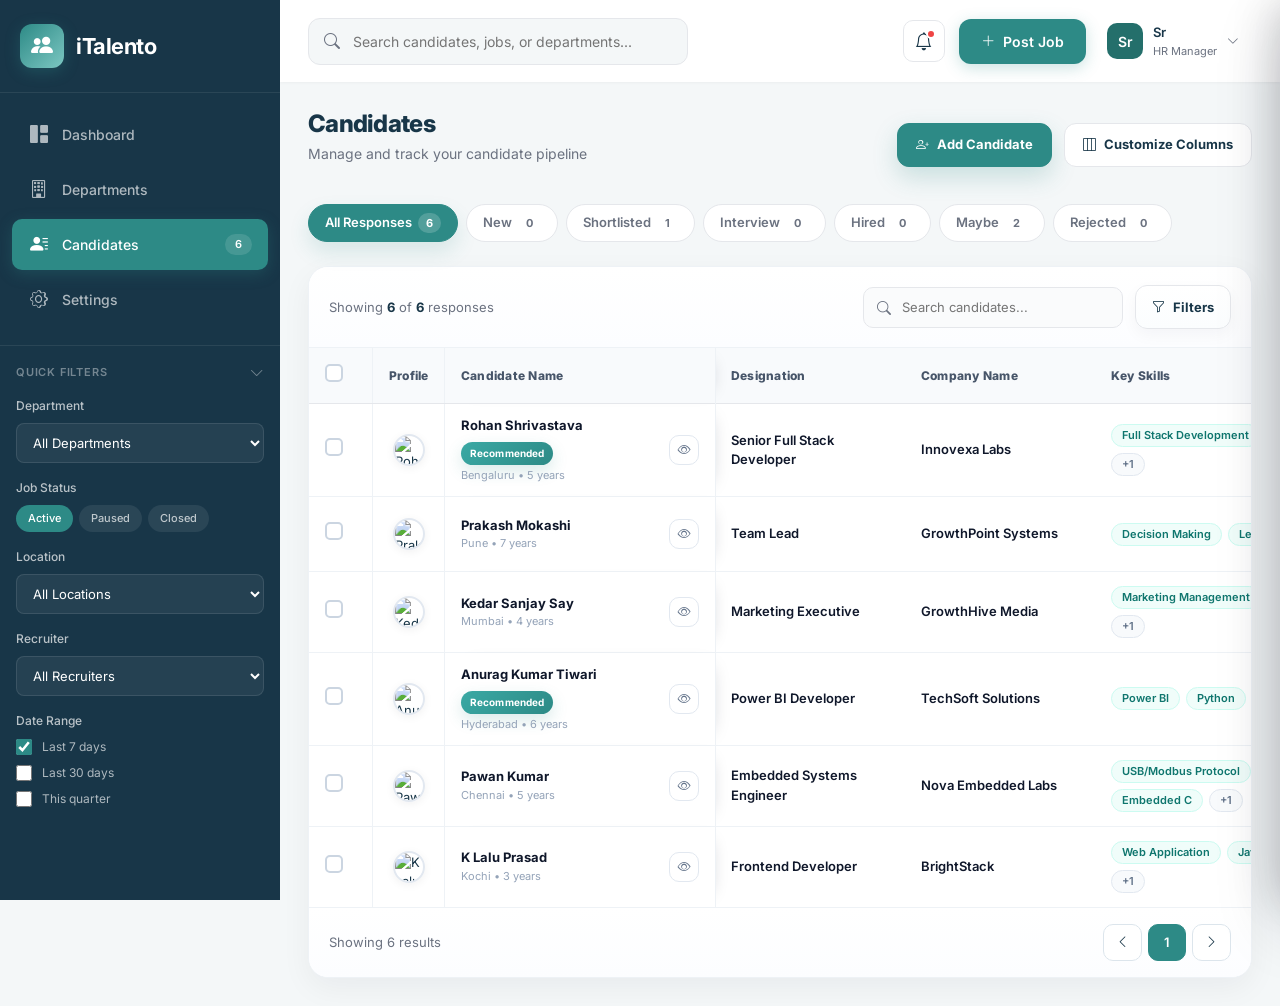
==== commit 17283950: "report" ====
--- a/candidates.html
+++ b/candidates.html
@@ -60,12 +60,12 @@
                 </a>
             </div>
 
-            <div class="nav-item">
+            <!-- <div class="nav-item">
                 <a href="#" class="nav-link">
                     <i class="bi bi-bar-chart-line"></i>
                     <span>Reports</span>
                 </a>
-            </div>
+            </div> -->
 
             <div class="nav-item">
                 <a href="#" class="nav-link">
@@ -176,13 +176,56 @@
                     <span>Post Job</span>
                 </button>
 
-                <div class="profile-dropdown" id="profileDropdown">
-                    <div class="profile-avatar">Sr</div>
-                    <div class="profile-info">
-                        <span class="profile-name">Sr</span>
-                        <span class="profile-role">HR Manager</span>
-                    </div>
-                    <i class="bi bi-chevron-down"></i>
+               <div class="profile-dropdown-wrap" id="profileDropdownWrap">
+                    <button class="profile-dropdown" id="profileDropdown" type="button">
+                        <div class="profile-avatar">Sr</div>
+                        <div class="profile-info">
+                            <span class="profile-name">Sr</span>
+                            <span class="profile-role">HR Manager</span>
+                        </div>
+                        <i class="bi bi-chevron-down profile-caret"></i>
+                    </button>
+
+                    <div class="profile-menu" id="profileMenu">
+                        <div class="profile-menu-header">
+                            <div class="profile-menu-email">hr@italento.com</div>
+                        </div>
+
+                        <button class="profile-menu-item" type="button">
+                            <i class="bi bi-people-fill"></i>
+                            <span>Manage Admin</span>
+                        </button>
+
+                        <button class="profile-menu-item" type="button">
+                            <i class="bi bi-person-fill"></i>
+                            <span>Manage User</span>
+                        </button>
+
+                        <button class="profile-menu-item" type="button">
+                            <i class="bi bi-envelope-fill"></i>
+                            <span>Mail History</span>
+                        </button>
+
+                        <button class="profile-menu-item" type="button">
+                            <i class="bi bi-calendar-event"></i>
+                            <span>Scheduled Meetings</span>
+                        </button>
+
+                        <button class="profile-menu-item" type="button">
+                            <i class="bi bi-gear-fill"></i>
+                            <span>Settings</span>
+                        </button>
+
+                        <button class="profile-menu-item" type="button">
+                            <i class="bi bi-arrow-counterclockwise"></i>
+                            <span>Unassign Candidates</span>
+                        </button>
+
+                        <button class="profile-menu-item logout" type="button">
+                            <i class="bi bi-power"></i>
+                            <span>Logout</span>
+                        </button>
+                    </div>
                 </div>
             </div>
         </header>
--- a/assets/css/style.css
+++ b/assets/css/style.css
@@ -447,6 +447,7 @@
     font-size: 13px;
     font-weight: 600;
     color: var(--dark-secondary);
+    text-align: left;
 }
 
 .profile-role {
@@ -2004,61 +2005,33 @@
     gap: 8px;
     min-height: 32px;
 }
-
 .btn-phone {
-    padding: 0 18px;
-    min-height: 52px;
-    background: linear-gradient(180deg, #ffffff 0%, #f8fbfc 100%);
-    border: 1px solid #dbe4ec;
-    border-radius: 16px;
-    font-size: 14px;
-    font-weight: 700;
-    color: #24364d;
-    cursor: pointer;
-    transition: all 0.22s ease;
-    display: inline-flex;
-    align-items: center;
-    justify-content: center;
-    gap: 10px;
-    white-space: nowrap;
-    box-shadow: 0 8px 20px rgba(15, 23, 42, 0.04);
-    letter-spacing: -0.01em;
-}
-
-.btn-phone i {
-    width: 30px;
-    height: 30px;
-    border-radius: 10px;
-    background: rgba(45, 138, 134, 0.08);
-    color: var(--primary-teal-dark);
-    display: inline-flex;
-    align-items: center;
-    justify-content: center;
-    font-size: 15px;
-    flex-shrink: 0;
-    transition: all 0.22s ease;
+  padding: 9px 14px;
+  background: #f8fafc;
+  border: 1px solid #dce5ec;
+  border-radius: 12px;
+
+  font-size: 12px;
+  font-weight: 600;
+  color: #334155;
+
+  cursor: pointer;
+  transition: all 0.22s ease;
+
+  display: inline-flex;
+  align-items: center;
+  gap: 8px;
+
+  white-space: nowrap;
 }
 
 .btn-phone:hover {
-    background: linear-gradient(180deg, #ffffff 0%, #f1fbfa 100%);
-    border-color: rgba(45, 138, 134, 0.28);
-    color: var(--primary-teal-dark);
-    transform: translateY(-1px);
-    box-shadow: 0 14px 28px rgba(45, 138, 134, 0.12);
-}
-
-.btn-phone:hover i {
-    background: rgba(45, 138, 134, 0.14);
-    color: var(--primary-teal);
-}
-
-.btn-phone:focus {
-    outline: none;
-    box-shadow: 0 0 0 4px rgba(45, 138, 134, 0.12);
-}
-
-.btn-phone:active {
-    transform: translateY(0);
+  background: var(--white);
+  border-color: var(--primary-teal);
+  color: var(--primary-teal);
+
+  transform: translateY(-1px);
+  box-shadow: 0 8px 20px rgba(45, 138, 134, 0.12);
 }
 .phone-inline {
     display: flex;
@@ -3955,4 +3928,164 @@
     .master-filter-drawer-footer {
         flex-direction: column;
     }
+}
+
+
+
+
+
+
+/* =========================
+   PROFILE DROPDOWN MENU
+========================= */
+
+.profile-dropdown-wrap {
+    position: relative;
+}
+
+.profile-dropdown {
+    display: flex;
+    align-items: center;
+    gap: 10px;
+    padding: 6px 12px 6px 6px;
+    border-radius: 12px;
+    cursor: pointer;
+    transition: all 0.2s ease;
+    border: 1px solid transparent;
+    background: transparent;
+}
+
+.profile-dropdown:hover {
+    background: var(--light-bg);
+    border-color: var(--border-light);
+}
+
+.profile-dropdown:focus {
+    outline: none;
+    border-color: rgba(45, 138, 134, 0.26);
+    box-shadow: 0 0 0 3px rgba(45, 138, 134, 0.08);
+}
+
+.profile-caret {
+    color: var(--text-muted);
+    font-size: 12px;
+    transition: transform 0.22s ease;
+}
+
+.profile-dropdown-wrap.open .profile-caret {
+    transform: rotate(180deg);
+}
+
+.profile-menu {
+    position: absolute;
+    top: calc(100% + 10px);
+    right: 0;
+    width: 280px;
+    background: var(--white);
+    border: 1px solid var(--border-light);
+    border-radius: 14px;
+    box-shadow: 0 18px 40px rgba(15, 23, 42, 0.12);
+    overflow: hidden;
+    z-index: 1100;
+    opacity: 0;
+    visibility: hidden;
+    transform: translateY(8px);
+    transition: all 0.22s ease;
+}
+
+.profile-dropdown-wrap.open .profile-menu {
+    opacity: 1;
+    visibility: visible;
+    transform: translateY(0);
+}
+
+.profile-menu-header {
+    padding: 14px 16px;
+    border-bottom: 1px solid var(--border-soft);
+    background: linear-gradient(180deg, #ffffff 0%, #fbfdfe 100%);
+}
+
+.profile-menu-email {
+    font-size: 14px;
+    font-weight: 600;
+    color: var(--dark-secondary);
+    word-break: break-word;
+}
+
+.profile-menu-item {
+    width: 100%;
+    border: none;
+    background: var(--white);
+    display: flex;
+    align-items: center;
+    gap: 12px;
+    padding: 14px 16px;
+    font-size: 14px;
+    font-weight: 500;
+    color: #4b5563;
+    text-align: left;
+    cursor: pointer;
+    transition: all 0.18s ease;
+    border-bottom: 1px solid var(--border-soft);
+}
+
+.profile-menu-item:last-child {
+    border-bottom: none;
+}
+
+.profile-menu-item i {
+    width: 18px;
+    text-align: center;
+    font-size: 15px;
+    color: #6b7280;
+    flex-shrink: 0;
+}
+
+.profile-menu-item:hover {
+    background: #f8fbfc;
+    color: var(--primary-teal-dark);
+}
+
+.profile-menu-item:hover i {
+    color: var(--primary-teal);
+}
+
+.profile-menu-item.logout {
+    color: #ef4444;
+    font-weight: 600;
+}
+
+.profile-menu-item.logout i {
+    color: #ef4444;
+}
+
+.profile-menu-item.logout:hover {
+    background: #fff5f5;
+    color: #dc2626;
+}
+
+@media (max-width: 767px) {
+    .profile-menu {
+        width: 250px;
+        right: 0;
+    }
+
+    .profile-menu-item {
+        padding: 13px 14px;
+        font-size: 13px;
+    }
+
+    .profile-menu-header {
+        padding: 12px 14px;
+    }
+
+    .profile-menu-email {
+        font-size: 13px;
+    }
+}
+
+@media (max-width: 479px) {
+    .profile-menu {
+        width: 220px;
+    }
 }
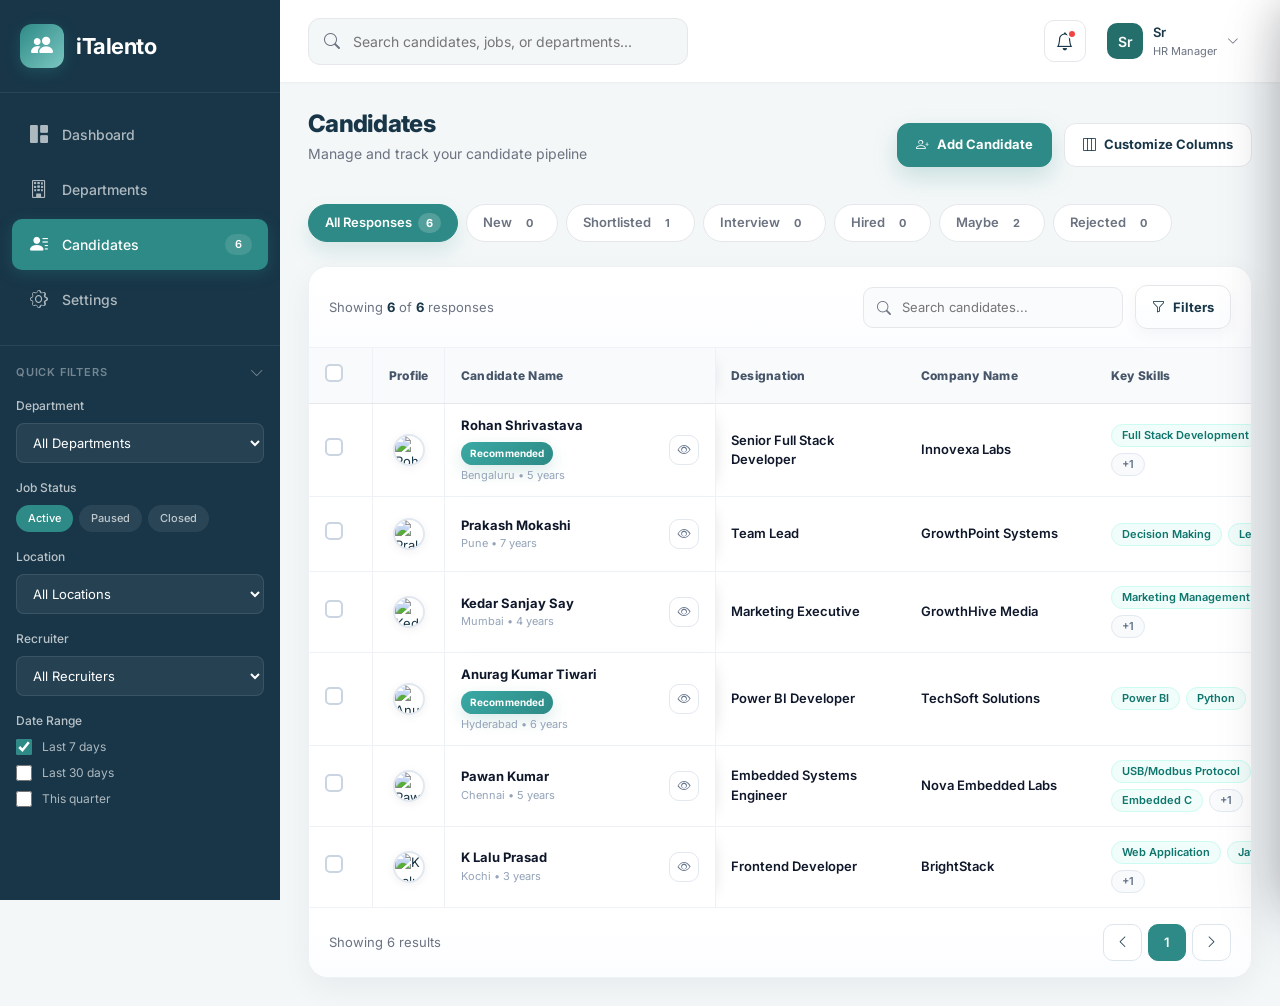
==== commit 9ecc97eb: "settings" ====
--- a/candidates.html
+++ b/candidates.html
@@ -68,7 +68,7 @@
             </div> -->
 
             <div class="nav-item">
-                <a href="#" class="nav-link">
+                <a href="settings.html" class="nav-link">
                     <i class="bi bi-gear"></i>
                     <span>Settings</span>
                 </a>
@@ -170,11 +170,11 @@
                     <i class="bi bi-bell"></i>
                     <span class="notification-dot"></span>
                 </button>
-
+<!-- 
                 <button class="btn-post-job" id="postJobBtn" type="button">
                     <i class="bi bi-plus-lg"></i>
                     <span>Post Job</span>
-                </button>
+                </button> -->
 
                <div class="profile-dropdown-wrap" id="profileDropdownWrap">
                     <button class="profile-dropdown" id="profileDropdown" type="button">
--- a/assets/css/style.css
+++ b/assets/css/style.css
@@ -1315,6 +1315,7 @@
     flex-wrap: wrap;
 }
 
+
 .btn-customize,
 .btn-add-candidate {
     padding: 11px 18px;
@@ -4088,4 +4089,460 @@
     .profile-menu {
         width: 220px;
     }
+}
+
+
+
+/* ===== 
+SETTINGS
+========================== */
+
+        .dashboard-content {
+            padding: 30px 40px;
+            background-color: #f4f7f8;
+            min-height: calc(100vh - 80px);
+        }
+
+        .settings-page-header {
+            margin-bottom: 30px;
+            display: flex;
+            justify-content: space-between;
+            align-items: flex-end;
+            background: #fff;
+            padding: 20px 30px;
+            border-radius: 16px;
+            box-shadow: 0 4px 20px rgba(0, 0, 0, 0.03);
+            border: 1px solid #e2e8f0;
+        }
+
+        .settings-title-wrap {
+            display: flex;
+            flex-direction: column;
+        }
+
+        .settings-main-title {
+            font-size: 24px;
+            font-weight: 700;
+            color: #1e293b;
+            margin-bottom: 6px;
+            display: flex;
+            align-items: center;
+            gap: 12px;
+            text-transform: uppercase;
+            letter-spacing: 0.5px;
+        }
+
+        .settings-main-title::before {
+            content: "";
+            display: inline-block;
+            width: 5px;
+            height: 24px;
+            background-color: #2b7a78;
+            border-radius: 4px;
+        }
+
+        .settings-subtitle {
+            color: #64748b;
+            font-size: 14px;
+            margin: 0;
+            padding-left: 17px;
+        }
+
+        .btn-back-modern {
+            background: #fff;
+            border: 1px solid #cbd5e1;
+            color: #475569;
+            padding: 10px 20px;
+            font-size: 14px;
+            font-weight: 600;
+            border-radius: 10px;
+            cursor: pointer;
+            transition: all 0.2s;
+            display: flex;
+            align-items: center;
+            gap: 8px;
+        }
+
+        .btn-back-modern:hover {
+            background: #f8fafc;
+            border-color: #94a3b8;
+            color: #1e293b;
+        }
+
+        .settings-container {
+            display: flex;
+            flex-direction: column;
+            gap: 20px;
+        }
+
+        /* Horizontal Navigation inside Settings */
+        .settings-horizontal-menu {
+            display: flex;
+            gap: 15px;
+            background: #fff;
+            padding: 10px;
+            border-radius: 16px;
+            box-shadow: 0 4px 20px rgba(0, 0, 0, 0.03);
+            border: 1px solid #e2e8f0;
+            width: fit-content;
+        }
+
+        .settings-nav-btn {
+            display: flex;
+            align-items: center;
+            gap: 10px;
+            padding: 12px 24px;
+            border: none;
+            background: transparent;
+            color: #64748b;
+            font-size: 15px;
+            font-weight: 600;
+            border-radius: 12px;
+            cursor: pointer;
+            transition: all 0.3s cubic-bezier(0.4, 0, 0.2, 1);
+        }
+
+        .settings-nav-btn i {
+            font-size: 18px;
+            transition: color 0.3s;
+        }
+
+        .settings-nav-btn:hover {
+            background: #f8fafc;
+            color: #1e293b;
+        }
+
+        .settings-nav-btn.active {
+            background: #2b7a78;
+            color: #fff;
+            box-shadow: 0 4px 12px rgba(43, 122, 120, 0.25);
+        }
+
+        .settings-nav-btn.active i {
+            color: #fff;
+        }
+
+        /* Content Area */
+        .settings-content-area {
+            background: #fff;
+            border-radius: 16px;
+            border: 1px solid #e2e8f0;
+            box-shadow: 0 4px 20px rgba(0, 0, 0, 0.03);
+            min-height: 500px;
+            position: relative;
+            overflow: hidden;
+            padding: 40px;
+        }
+
+        .settings-pane {
+            display: none;
+            animation: fadeIn 0.4s ease-out;
+        }
+
+        .settings-pane.active {
+            display: block;
+        }
+
+        @keyframes fadeIn {
+            from { opacity: 0; transform: translateY(10px); }
+            to { opacity: 1; transform: translateY(0); }
+        }
+
+        /* Grids & Cards */
+        .settings-grid {
+            display: grid;
+            grid-template-columns: repeat(auto-fit, minmax(360px, 1fr));
+            gap: 30px;
+        }
+
+        .settings-modern-card {
+            background: #fff;
+            border-radius: 16px;
+            padding: 30px;
+            border: 1px solid #e2e8f0;
+            box-shadow: 0 4px 15px rgba(0,0,0,0.02);
+            transition: all 0.3s ease;
+            display: flex;
+            flex-direction: column;
+            justify-content: space-between;
+        }
+
+        .settings-modern-card:hover {
+            box-shadow: 0 12px 30px rgba(0, 0, 0, 0.06);
+            border-color: #cbd5e1;
+            transform: translateY(-2px);
+        }
+
+        .card-icon-header {
+            display: flex;
+            align-items: center;
+            gap: 15px;
+            margin-bottom: 30px;
+            padding-bottom: 20px;
+            border-bottom: 1px dashed #e2e8f0;
+        }
+
+        .icon-circle {
+            width: 50px;
+            height: 50px;
+            border-radius: 14px;
+            display: flex;
+            align-items: center;
+            justify-content: center;
+            font-size: 24px;
+            color: #fff;
+        }
+
+        .icon-circle.drive-icon {
+            background: linear-gradient(135deg, #0ea5e9, #0284c7);
+        }
+
+        .icon-circle.sheets-icon {
+            background: linear-gradient(135deg, #10b981, #059669);
+        }
+
+        .icon-circle.email-icon {
+            background: linear-gradient(135deg, #8b5cf6, #6d28d9);
+        }
+
+        .icon-circle.send-icon {
+            background: linear-gradient(135deg, #f97316, #ea580c);
+        }
+
+        .card-icon-header h3 {
+            margin: 0;
+            font-size: 19px;
+            font-weight: 600;
+            color: #1e293b;
+        }
+
+        /* Modern Form Inputs */
+        .settings-form {
+            display: flex;
+            flex-direction: column;
+            gap: 22px;
+        }
+
+        .form-floating-custom {
+            position: relative;
+            display: flex;
+            flex-direction: column;
+        }
+
+        .form-floating-custom label {
+            font-size: 13px;
+            font-weight: 600;
+            color: #64748b;
+            margin-bottom: 8px;
+            letter-spacing: 0.3px;
+        }
+
+        .form-floating-custom input,
+        .form-floating-custom select {
+            width: 100%;
+            padding: 14px 18px;
+            font-size: 15px;
+            color: #1e293b;
+            background: #f8fafc;
+            border: 1px solid #cbd5e1;
+            border-radius: 12px;
+            transition: all 0.25s ease;
+        }
+
+        .form-floating-custom input:focus,
+        .form-floating-custom select:focus {
+            outline: none;
+            border-color: #2b7a78;
+            box-shadow: 0 0 0 4px rgba(43, 122, 120, 0.1);
+            background: #fff;
+        }
+
+        .help-text {
+            font-size: 12px;
+            color: #ef4444;
+            margin-top: 8px;
+            display: block;
+            background: #fef2f2;
+            padding: 6px 12px;
+            border-radius: 6px;
+            width: fit-content;
+        }
+
+        /* Action Buttons */
+        .btn-wrapper {
+            margin-top: 30px;
+            display: flex;
+            justify-content: center;
+        }
+
+        .btn-save-modern {
+            background: linear-gradient(135deg, #2b7a78 0%, #1f5a58 100%);
+            color: #fff;
+            border: none;
+            padding: 14px 32px;
+            font-size: 15px;
+            font-weight: 600;
+            border-radius: 12px;
+            cursor: pointer;
+            transition: all 0.3s;
+            box-shadow: 0 4px 15px rgba(43, 122, 120, 0.3);
+            display: inline-flex;
+            align-items: center;
+            justify-content: center;
+            gap: 10px;
+        }
+
+        .btn-save-modern:hover {
+            transform: translateY(-2px);
+            box-shadow: 0 8px 20px rgba(43, 122, 120, 0.4);
+        }
+
+        .btn-save-modern:active {
+            transform: translateY(0);
+        }
+        
+        /* Layout Hide filter section on settings page */
+
+        /* .filter-section {
+            display: none !important; 
+        } */
+
+        @media (max-width: 992px) {
+            .settings-horizontal-menu {
+                width: 100%;
+                overflow-x: auto;
+            }
+            .settings-nav-btn {
+                white-space: nowrap;
+            }
+        }
+
+
+        /* #postJobBtn {
+    display: none !important;
+} */
+
+
+/* ==============================
+SETTINGS MOBILE RESPONSIVE
+================================*/
+
+/* Tablet */
+@media (max-width: 1024px) {
+
+    .dashboard-content{
+        padding:20px;
+    }
+
+    .settings-content-area{
+        padding:25px;
+    }
+
+    .settings-grid{
+        grid-template-columns:1fr;
+        gap:20px;
+    }
+
+}
+
+
+/* Mobile */
+@media (max-width: 768px) {
+
+    .dashboard-content{
+        padding:15px;
+    }
+
+    .settings-page-header{
+        flex-direction:column;
+        align-items:flex-start;
+        gap:15px;
+        padding:18px;
+    }
+
+    .settings-main-title{
+        font-size:20px;
+    }
+
+    .settings-subtitle{
+        font-size:13px;
+    }
+
+    .settings-horizontal-menu{
+        width:100%;
+        overflow-x:auto;
+        padding:8px;
+        gap:8px;
+    }
+
+    .settings-nav-btn{
+        padding:10px 18px;
+        font-size:14px;
+        white-space:nowrap;
+    }
+
+    .settings-content-area{
+        padding:20px;
+    }
+
+    .settings-grid{
+        grid-template-columns:1fr;
+        gap:20px;
+    }
+
+    .settings-modern-card{
+        padding:22px;
+    }
+
+    .card-icon-header{
+        gap:12px;
+        margin-bottom:20px;
+    }
+
+    .icon-circle{
+        width:42px;
+        height:42px;
+        font-size:20px;
+    }
+
+    .card-icon-header h3{
+        font-size:17px;
+    }
+
+    .form-floating-custom input,
+    .form-floating-custom select{
+        padding:12px 14px;
+        font-size:14px;
+    }
+
+    .btn-save-modern{
+        width:100%;
+        padding:12px;
+        font-size:14px;
+    }
+
+}
+
+
+/* Small Mobile */
+@media (max-width: 480px){
+
+    .settings-main-title{
+        font-size:18px;
+    }
+
+    .settings-modern-card{
+        padding:18px;
+        border-radius:12px;
+    }
+
+    .settings-content-area{
+        padding:16px;
+    }
+
+    .form-floating-custom input,
+    .form-floating-custom select{
+        padding:11px 12px;
+    }
+
 }
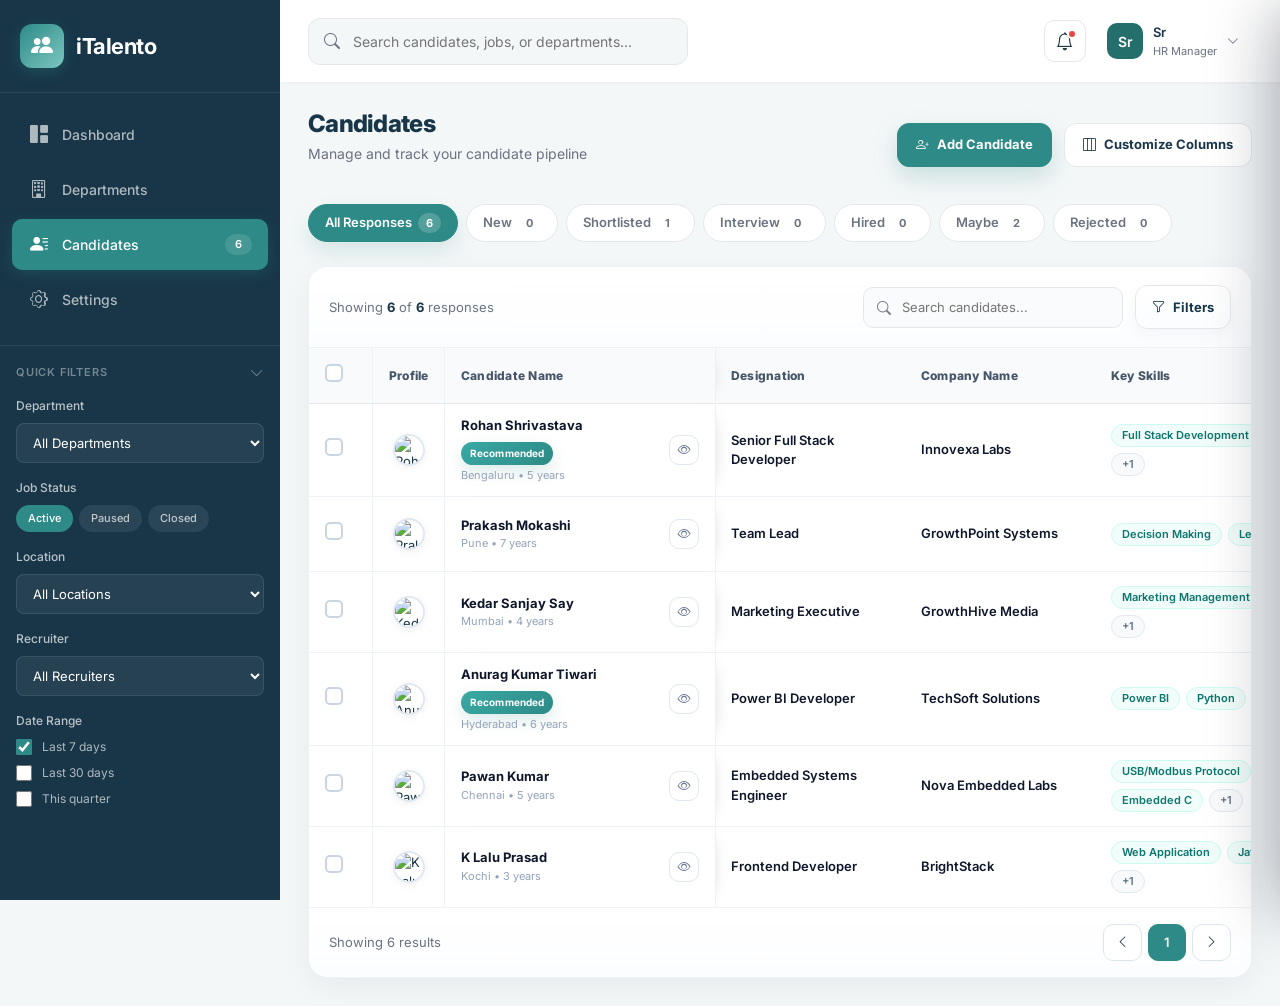
==== commit d3a6913c: "DONE" ====
--- a/candidates.html
+++ b/candidates.html
@@ -170,8 +170,8 @@
                     <i class="bi bi-bell"></i>
                     <span class="notification-dot"></span>
                 </button>
-<!-- 
-                <button class="btn-post-job" id="postJobBtn" type="button">
+
+                <!-- <button class="btn-post-job" id="postJobBtn" type="button">
                     <i class="bi bi-plus-lg"></i>
                     <span>Post Job</span>
                 </button> -->
@@ -547,45 +547,129 @@
     <!-- Customize Columns Drawer -->
     <div class="customize-drawer" id="customizeDrawer">
         <div class="drawer-header">
-            <h2 class="drawer-title">Customize Columns</h2>
+            <div class="drawer-header-left">
+                <div class="drawer-header-icon">
+                    <i class="bi bi-layout-three-columns"></i>
+                </div>
+                <div>
+                    <h2 class="drawer-title">Customize Columns</h2>
+                    <p class="drawer-subtitle">Drag to reorder • Toggle to show/hide</p>
+                </div>
+            </div>
             <button class="drawer-close" id="closeDrawer" type="button">
                 <i class="bi bi-x-lg"></i>
             </button>
         </div>
 
         <div class="drawer-body">
-            <div class="drawer-section-title">Visible Columns</div>
-            <div class="column-list">
-                <div class="column-item">
-                    <input type="checkbox" id="col-name" checked disabled />
-                    <label for="col-name">Candidate Name</label>
-                </div>
-                <div class="column-item">
-                    <input type="checkbox" id="col-designation" checked />
-                    <label for="col-designation">Designation</label>
-                </div>
-                <div class="column-item">
-                    <input type="checkbox" id="col-company" checked />
-                    <label for="col-company">Company Name</label>
-                </div>
-                <div class="column-item">
-                    <input type="checkbox" id="col-skills" checked />
-                    <label for="col-skills">Key Skills</label>
-                </div>
-                <div class="column-item">
-                    <input type="checkbox" id="col-phone" checked />
-                    <label for="col-phone">Phone Number</label>
-                </div>
-                <div class="column-item">
-                    <input type="checkbox" id="col-status" checked disabled />
-                    <label for="col-status">Status</label>
-                </div>
+            <div class="drawer-section-header">
+                <span class="drawer-section-title">Column Visibility & Order</span>
+                <span class="drawer-section-hint"><i class="bi bi-arrows-move"></i> Drag to reorder</span>
+            </div>
+
+            <div class="column-list dnd-list" id="columnDndList">
+
+                <!-- Fixed: Candidate Name -->
+                <div class="column-item column-item-locked" data-col="name">
+                    <div class="col-drag-handle locked">
+                        <i class="bi bi-lock-fill"></i>
+                    </div>
+                    <div class="col-item-icon name-icon">
+                        <i class="bi bi-person-fill"></i>
+                    </div>
+                    <span class="col-item-label">Candidate Name</span>
+                    <span class="col-locked-badge">Required</span>
+                    <input type="checkbox" id="col-name" checked disabled class="col-toggle" />
+                </div>
+
+                <!-- Designation -->
+                <div class="column-item" draggable="true" data-col="designation">
+                    <div class="col-drag-handle">
+                        <i class="bi bi-grip-vertical"></i>
+                    </div>
+                    <div class="col-item-icon designation-icon">
+                        <i class="bi bi-briefcase-fill"></i>
+                    </div>
+                    <span class="col-item-label">Designation</span>
+                    <label class="col-toggle-wrap">
+                        <input type="checkbox" id="col-designation" checked class="col-toggle col-toggle-real" />
+                        <span class="col-toggle-slider"></span>
+                    </label>
+                </div>
+
+                <!-- Company Name -->
+                <div class="column-item" draggable="true" data-col="company">
+                    <div class="col-drag-handle">
+                        <i class="bi bi-grip-vertical"></i>
+                    </div>
+                    <div class="col-item-icon company-icon">
+                        <i class="bi bi-building-fill"></i>
+                    </div>
+                    <span class="col-item-label">Company Name</span>
+                    <label class="col-toggle-wrap">
+                        <input type="checkbox" id="col-company" checked class="col-toggle col-toggle-real" />
+                        <span class="col-toggle-slider"></span>
+                    </label>
+                </div>
+
+                <!-- Key Skills -->
+                <div class="column-item" draggable="true" data-col="skills">
+                    <div class="col-drag-handle">
+                        <i class="bi bi-grip-vertical"></i>
+                    </div>
+                    <div class="col-item-icon skills-icon">
+                        <i class="bi bi-stars"></i>
+                    </div>
+                    <span class="col-item-label">Key Skills</span>
+                    <label class="col-toggle-wrap">
+                        <input type="checkbox" id="col-skills" checked class="col-toggle col-toggle-real" />
+                        <span class="col-toggle-slider"></span>
+                    </label>
+                </div>
+
+                <!-- Phone Number -->
+                <div class="column-item" draggable="true" data-col="phone">
+                    <div class="col-drag-handle">
+                        <i class="bi bi-grip-vertical"></i>
+                    </div>
+                    <div class="col-item-icon phone-icon">
+                        <i class="bi bi-telephone-fill"></i>
+                    </div>
+                    <span class="col-item-label">Phone Number</span>
+                    <label class="col-toggle-wrap">
+                        <input type="checkbox" id="col-phone" checked class="col-toggle col-toggle-real" />
+                        <span class="col-toggle-slider"></span>
+                    </label>
+                </div>
+
+                <!-- Fixed: Status -->
+                <div class="column-item column-item-locked" data-col="status">
+                    <div class="col-drag-handle locked">
+                        <i class="bi bi-lock-fill"></i>
+                    </div>
+                    <div class="col-item-icon status-icon">
+                        <i class="bi bi-circle-fill"></i>
+                    </div>
+                    <span class="col-item-label">Status</span>
+                    <span class="col-locked-badge">Required</span>
+                    <input type="checkbox" id="col-status" checked disabled class="col-toggle" />
+                </div>
+
+            </div>
+
+            <div class="drawer-info-box">
+                <i class="bi bi-info-circle"></i>
+                <span>Drag column rows to change their display order in the table.</span>
             </div>
         </div>
 
         <div class="drawer-footer">
-            <button class="btn-drawer-secondary" id="cancelColumns" type="button">Cancel</button>
-            <button class="btn-drawer-primary" id="applyColumns" type="button">Apply</button>
+            <button class="btn-drawer-secondary" id="cancelColumns" type="button">
+                <i class="bi bi-x"></i> Cancel
+            </button>
+            <button class="btn-drawer-primary" id="applyColumns" type="button">
+                <i class="bi bi-check2"></i> Apply Changes
+            </button>
         </div>
     </div>
 
--- a/assets/css/style.css
+++ b/assets/css/style.css
@@ -1315,7 +1315,6 @@
     flex-wrap: wrap;
 }
 
-
 .btn-customize,
 .btn-add-candidate {
     padding: 11px 18px;
@@ -2877,17 +2876,17 @@
 }
 
 /* =========================
-       DRAWER
+       DRAWER — PREMIUM DND VERSION
        ========================= */
 .drawer-overlay {
     position: fixed;
     inset: 0;
-    background: rgba(15, 23, 42, 0.35);
+    background: rgba(15, 23, 42, 0.38);
     z-index: 1055;
     opacity: 0;
     visibility: hidden;
-    transition: all 0.24s ease;
-    backdrop-filter: blur(2px);
+    transition: all 0.26s ease;
+    backdrop-filter: blur(3px);
 }
 
 .drawer-overlay.show {
@@ -2898,143 +2897,424 @@
 .customize-drawer {
     position: fixed;
     top: 0;
-    right: -400px;
-    width: 400px;
+    right: -440px;
+    width: 440px;
     max-width: 100%;
     height: 100vh;
-    background: var(--white);
-    box-shadow: -10px 0 40px rgba(0, 0, 0, 0.1);
+    background: #ffffff;
+    box-shadow: -20px 0 60px rgba(15, 23, 42, 0.12);
     z-index: 1060;
-    transition: right 0.3s ease;
+    transition: right 0.35s cubic-bezier(0.4, 0, 0.2, 1);
     display: flex;
     flex-direction: column;
+    border-left: 1px solid #eef2f6;
 }
 
 .customize-drawer.show {
     right: 0;
 }
 
+/* HEADER */
 .drawer-header {
-    padding: 24px;
-    border-bottom: 1px solid var(--border-light);
+    padding: 22px 24px;
+    border-bottom: 1px solid #eef2f6;
     display: flex;
     align-items: center;
     justify-content: space-between;
+    background: linear-gradient(135deg, #f8fafc 0%, #ffffff 100%);
+    flex-shrink: 0;
+}
+
+.drawer-header-left {
+    display: flex;
+    align-items: center;
+    gap: 14px;
+}
+
+.drawer-header-icon {
+    width: 42px;
+    height: 42px;
+    border-radius: 12px;
+    background: linear-gradient(135deg, var(--primary-teal), var(--accent-teal));
+    display: flex;
+    align-items: center;
+    justify-content: center;
+    color: #fff;
+    font-size: 18px;
+    flex-shrink: 0;
+    box-shadow: 0 6px 16px rgba(45, 138, 134, 0.28);
 }
 
 .drawer-title {
-    font-size: 18px;
+    font-size: 17px;
     font-weight: 800;
-    color: var(--dark-secondary);
+    color: #0f172a;
     margin: 0;
+    line-height: 1.2;
+}
+
+.drawer-subtitle {
+    font-size: 12px;
+    color: #94a3b8;
+    margin: 3px 0 0;
 }
 
 .drawer-close {
-    width: 36px;
-    height: 36px;
+    width: 38px;
+    height: 38px;
     border-radius: 10px;
-    border: none;
-    background: var(--light-bg);
+    border: 1px solid #e5e7eb;
+    background: #fff;
     cursor: pointer;
     display: flex;
     align-items: center;
     justify-content: center;
-    color: var(--text-muted);
+    color: #64748b;
+    font-size: 15px;
     transition: all 0.2s;
+    flex-shrink: 0;
 }
 
 .drawer-close:hover {
-    background: var(--border-light);
-    color: var(--dark-secondary);
-}
-
+    background: #fee2e2;
+    border-color: #fca5a5;
+    color: #dc2626;
+    transform: scale(1.05);
+}
+
+/* BODY */
 .drawer-body {
     flex: 1;
     overflow-y: auto;
-    padding: 24px;
+    padding: 22px 20px;
+    scrollbar-width: thin;
+    scrollbar-color: #e2e8f0 transparent;
+}
+
+.drawer-body::-webkit-scrollbar {
+    width: 5px;
+}
+
+.drawer-body::-webkit-scrollbar-thumb {
+    background: #e2e8f0;
+    border-radius: 4px;
+}
+
+/* SECTION HEADER */
+.drawer-section-header {
+    display: flex;
+    align-items: center;
+    justify-content: space-between;
+    margin-bottom: 14px;
 }
 
 .drawer-section-title {
+    font-size: 11px;
+    font-weight: 700;
+    color: #94a3b8;
+    text-transform: uppercase;
+    letter-spacing: 0.7px;
+}
+
+.drawer-section-hint {
+    font-size: 11px;
+    color: #94a3b8;
+    display: flex;
+    align-items: center;
+    gap: 5px;
+    font-weight: 500;
+}
+
+/* DND LIST */
+.dnd-list {
+    display: flex;
+    flex-direction: column;
+    gap: 8px;
+    user-select: none;
+}
+
+/* COLUMN ITEM — BASE */
+.column-item {
+    display: flex;
+    align-items: center;
+    gap: 12px;
+    padding: 13px 14px;
+    background: #f8fafc;
+    border: 1.5px solid #eef2f6;
+    border-radius: 14px;
+    cursor: default;
+    transition: background 0.18s ease, border-color 0.18s ease, box-shadow 0.18s ease, transform 0.15s ease;
+    position: relative;
+}
+
+.column-item[draggable="true"] {
+    cursor: grab;
+}
+
+.column-item[draggable="true"]:active {
+    cursor: grabbing;
+}
+
+.column-item[draggable="true"]:hover {
+    background: #ffffff;
+    border-color: rgba(45, 138, 134, 0.22);
+    box-shadow: 0 4px 16px rgba(15, 23, 42, 0.06);
+}
+
+/* DRAGGING STATE */
+.column-item.dragging {
+    opacity: 0.35;
+    border: 2px dashed rgba(45, 138, 134, 0.4);
+    background: rgba(45, 138, 134, 0.04);
+    transform: scale(0.98);
+}
+
+/* DRAG OVER TARGET */
+.column-item.drag-over {
+    border-color: var(--primary-teal);
+    background: rgba(45, 138, 134, 0.06);
+    box-shadow: 0 0 0 3px rgba(45, 138, 134, 0.12);
+    transform: translateY(-2px);
+}
+
+/* DROP INDICATOR LINE */
+.column-item.drag-drop-above::before {
+    content: '';
+    position: absolute;
+    top: -5px;
+    left: 10px;
+    right: 10px;
+    height: 3px;
+    background: var(--primary-teal);
+    border-radius: 999px;
+    animation: dropLineFlash 0.3s ease;
+    z-index: 2;
+}
+
+.column-item.drag-drop-below::after {
+    content: '';
+    position: absolute;
+    bottom: -5px;
+    left: 10px;
+    right: 10px;
+    height: 3px;
+    background: var(--primary-teal);
+    border-radius: 999px;
+    animation: dropLineFlash 0.3s ease;
+    z-index: 2;
+}
+
+@keyframes dropLineFlash {
+    from { opacity: 0; transform: scaleX(0.5); }
+    to   { opacity: 1; transform: scaleX(1); }
+}
+
+/* LOCKED ITEM */
+.column-item-locked {
+    background: #f1f5f9;
+    border: 1.5px solid #e8edf3;
+    cursor: default !important;
+    opacity: 0.82;
+}
+
+.column-item-locked:hover {
+    background: #f1f5f9 !important;
+    border-color: #e8edf3 !important;
+    box-shadow: none !important;
+    transform: none !important;
+}
+
+/* DRAG HANDLE */
+.col-drag-handle {
+    width: 28px;
+    height: 28px;
+    display: flex;
+    align-items: center;
+    justify-content: center;
+    color: #cbd5e1;
+    font-size: 17px;
+    border-radius: 7px;
+    transition: color 0.15s, background 0.15s;
+    flex-shrink: 0;
+}
+
+.column-item[draggable="true"]:hover .col-drag-handle {
+    color: var(--primary-teal);
+    background: rgba(45, 138, 134, 0.08);
+}
+
+.col-drag-handle.locked {
+    color: #d1d5db;
     font-size: 12px;
+    cursor: not-allowed;
+}
+
+/* COLUMN ICON */
+.col-item-icon {
+    width: 34px;
+    height: 34px;
+    border-radius: 9px;
+    display: flex;
+    align-items: center;
+    justify-content: center;
+    font-size: 14px;
+    flex-shrink: 0;
+}
+
+.col-item-icon.name-icon        { background: rgba(59, 130, 246, 0.1);  color: #3b82f6; }
+.col-item-icon.designation-icon { background: rgba(139, 92, 246, 0.1);  color: #8b5cf6; }
+.col-item-icon.company-icon     { background: rgba(245, 158, 11, 0.1);  color: #f59e0b; }
+.col-item-icon.skills-icon      { background: rgba(16, 185, 129, 0.1);  color: #10b981; }
+.col-item-icon.phone-icon       { background: rgba(45, 138, 134, 0.1);  color: var(--primary-teal); }
+.col-item-icon.status-icon      { background: rgba(239, 68, 68, 0.1);   color: #ef4444; }
+
+/* COLUMN LABEL */
+.col-item-label {
+    flex: 1;
+    font-size: 14px;
+    font-weight: 600;
+    color: #1e293b;
+    pointer-events: none;
+}
+
+/* LOCKED BADGE */
+.col-locked-badge {
+    font-size: 10px;
     font-weight: 700;
-    color: var(--text-muted);
     text-transform: uppercase;
-    letter-spacing: 0.5px;
-    margin-bottom: 16px;
-}
-
-.column-list {
-    display: flex;
-    flex-direction: column;
-    gap: 12px;
-}
-
-.column-item {
-    display: flex;
-    align-items: center;
-    gap: 12px;
-    padding: 12px;
-    background: var(--light-bg);
-    border-radius: 10px;
-    cursor: pointer;
-    transition: all 0.2s;
-}
-
-.column-item:hover {
-    background: rgba(47, 143, 139, 0.08);
-}
-
-.column-item input[type="checkbox"] {
+    letter-spacing: 0.4px;
+    color: #94a3b8;
+    background: #e9eef4;
+    padding: 3px 8px;
+    border-radius: 20px;
+}
+
+/* TOGGLE SWITCH */
+.col-toggle-wrap {
+    position: relative;
+    display: inline-flex;
+    align-items: center;
+    cursor: pointer;
+    flex-shrink: 0;
+}
+
+.col-toggle-wrap .col-toggle {
+    position: absolute;
+    opacity: 0;
+    width: 0;
+    height: 0;
+}
+
+.col-toggle-slider {
+    width: 42px;
+    height: 24px;
+    background: #e2e8f0;
+    border-radius: 999px;
+    position: relative;
+    transition: background 0.22s ease;
+    flex-shrink: 0;
+    display: block;
+}
+
+.col-toggle-slider::after {
+    content: '';
+    position: absolute;
+    top: 3px;
+    left: 3px;
     width: 18px;
     height: 18px;
-    accent-color: var(--primary-teal);
-    cursor: pointer;
-}
-
-.column-item label {
-    flex: 1;
-    font-size: 14px;
-    color: var(--dark-secondary);
-    cursor: pointer;
-    margin: 0;
-}
-
+    background: #fff;
+    border-radius: 50%;
+    transition: transform 0.22s cubic-bezier(0.4, 0, 0.2, 1);
+    box-shadow: 0 2px 6px rgba(0,0,0,0.15);
+}
+
+.col-toggle-wrap .col-toggle:checked + .col-toggle-slider {
+    background: var(--primary-teal);
+}
+
+.col-toggle-wrap .col-toggle:checked + .col-toggle-slider::after {
+    transform: translateX(18px);
+}
+
+/* hidden old-style checkbox */
+.col-toggle:not(.col-toggle-real) {
+    display: none;
+}
+
+/* INFO BOX */
+.drawer-info-box {
+    margin-top: 18px;
+    padding: 12px 14px;
+    background: rgba(45, 138, 134, 0.06);
+    border: 1px solid rgba(45, 138, 134, 0.15);
+    border-radius: 12px;
+    display: flex;
+    align-items: center;
+    gap: 10px;
+    font-size: 12px;
+    color: var(--primary-teal);
+    font-weight: 500;
+}
+
+.drawer-info-box i {
+    font-size: 15px;
+    flex-shrink: 0;
+}
+
+/* FOOTER */
 .drawer-footer {
-    padding: 24px;
-    border-top: 1px solid var(--border-light);
-    display: flex;
-    gap: 12px;
+    padding: 18px 22px;
+    border-top: 1px solid #eef2f6;
+    display: flex;
+    gap: 10px;
+    background: #fafbfc;
+    flex-shrink: 0;
 }
 
 .btn-drawer-primary,
 .btn-drawer-secondary {
     flex: 1;
-    padding: 12px;
-    border-radius: 10px;
+    padding: 13px 16px;
+    border-radius: 12px;
     font-size: 14px;
     font-weight: 700;
     cursor: pointer;
-    transition: all 0.2s;
+    transition: all 0.22s ease;
+    display: inline-flex;
+    align-items: center;
+    justify-content: center;
+    gap: 7px;
 }
 
 .btn-drawer-primary {
-    background: var(--primary-teal);
-    color: var(--white);
+    background: linear-gradient(135deg, var(--primary-teal), var(--primary-teal-dark));
+    color: #fff;
     border: none;
+    box-shadow: 0 8px 20px rgba(45, 138, 134, 0.28);
 }
 
 .btn-drawer-primary:hover {
-    background: var(--primary-teal-dark);
+    transform: translateY(-1px);
+    box-shadow: 0 12px 28px rgba(45, 138, 134, 0.38);
 }
 
 .btn-drawer-secondary {
-    background: var(--white);
-    color: var(--dark-secondary);
-    border: 1px solid var(--border-light);
+    background: #fff;
+    color: #475569;
+    border: 1.5px solid #e5e7eb;
 }
 
 .btn-drawer-secondary:hover {
-    background: var(--light-bg);
+    background: #f8fafc;
+    border-color: #cfd8e3;
+    color: #1e293b;
+}
+
+/* DRAG GHOST / FLOAT CLONE */
+@keyframes colItemLift {
+    from { box-shadow: 0 4px 16px rgba(15, 23, 42, 0.08); }
+    to   { box-shadow: 0 18px 48px rgba(15, 23, 42, 0.18); }
 }
 
 /* =========================
@@ -4416,133 +4696,3 @@
                 white-space: nowrap;
             }
         }
-
-
-        /* #postJobBtn {
-    display: none !important;
-} */
-
-
-/* ==============================
-SETTINGS MOBILE RESPONSIVE
-================================*/
-
-/* Tablet */
-@media (max-width: 1024px) {
-
-    .dashboard-content{
-        padding:20px;
-    }
-
-    .settings-content-area{
-        padding:25px;
-    }
-
-    .settings-grid{
-        grid-template-columns:1fr;
-        gap:20px;
-    }
-
-}
-
-
-/* Mobile */
-@media (max-width: 768px) {
-
-    .dashboard-content{
-        padding:15px;
-    }
-
-    .settings-page-header{
-        flex-direction:column;
-        align-items:flex-start;
-        gap:15px;
-        padding:18px;
-    }
-
-    .settings-main-title{
-        font-size:20px;
-    }
-
-    .settings-subtitle{
-        font-size:13px;
-    }
-
-    .settings-horizontal-menu{
-        width:100%;
-        overflow-x:auto;
-        padding:8px;
-        gap:8px;
-    }
-
-    .settings-nav-btn{
-        padding:10px 18px;
-        font-size:14px;
-        white-space:nowrap;
-    }
-
-    .settings-content-area{
-        padding:20px;
-    }
-
-    .settings-grid{
-        grid-template-columns:1fr;
-        gap:20px;
-    }
-
-    .settings-modern-card{
-        padding:22px;
-    }
-
-    .card-icon-header{
-        gap:12px;
-        margin-bottom:20px;
-    }
-
-    .icon-circle{
-        width:42px;
-        height:42px;
-        font-size:20px;
-    }
-
-    .card-icon-header h3{
-        font-size:17px;
-    }
-
-    .form-floating-custom input,
-    .form-floating-custom select{
-        padding:12px 14px;
-        font-size:14px;
-    }
-
-    .btn-save-modern{
-        width:100%;
-        padding:12px;
-        font-size:14px;
-    }
-
-}
-
-
-/* Small Mobile */
-@media (max-width: 480px){
-
-    .settings-main-title{
-        font-size:18px;
-    }
-
-    .settings-modern-card{
-        padding:18px;
-        border-radius:12px;
-    }
-
-    .settings-content-area{
-        padding:16px;
-    }
-
-    .form-floating-custom input,
-    .form-floating-custom select{
-        padding:11px 12px;
-    }
-
-}
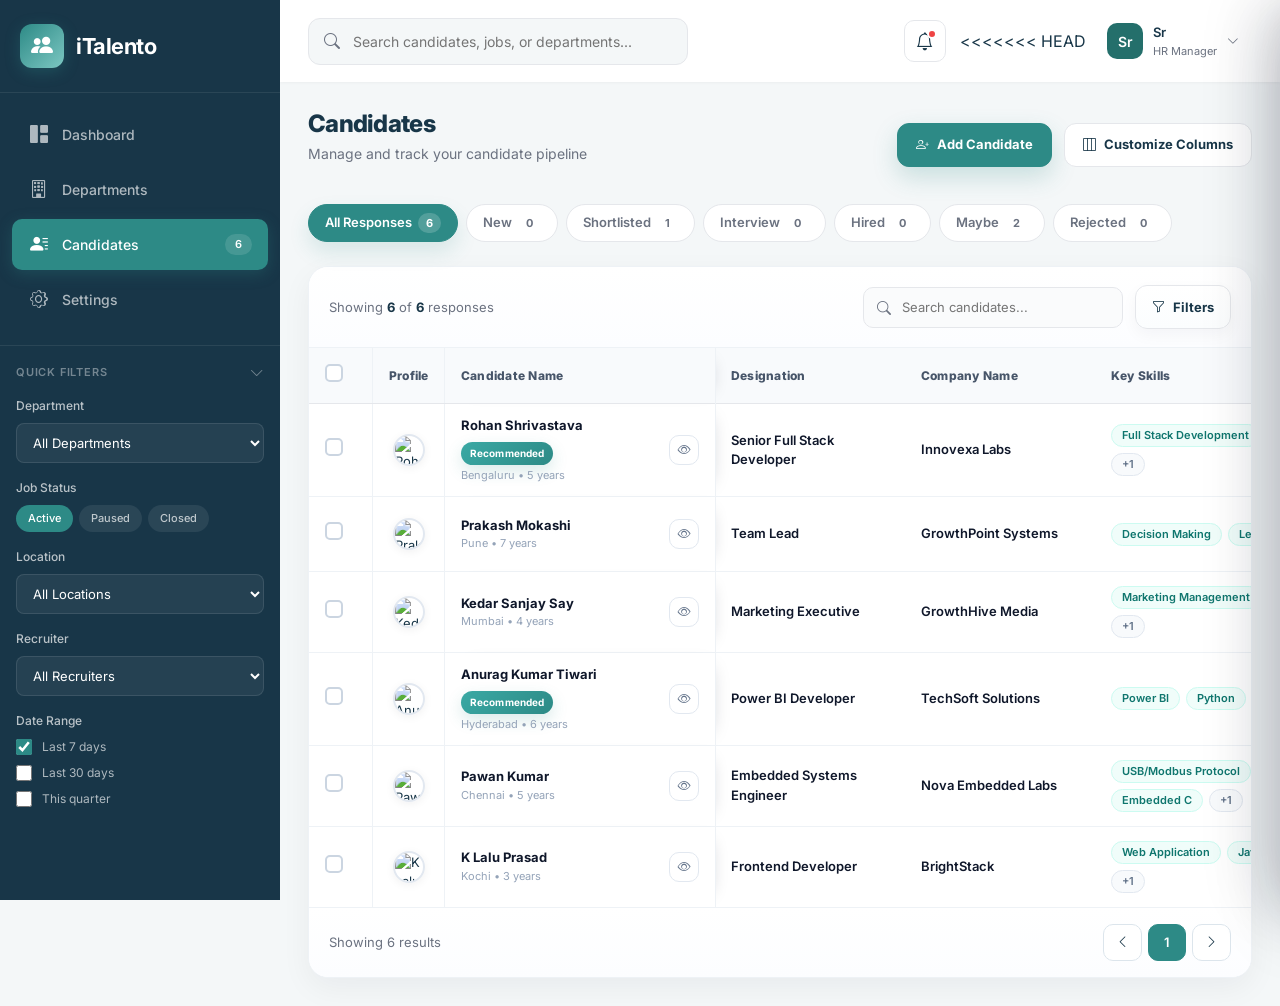
==== commit 38db1c81: "ALL" ====
--- a/candidates.html
+++ b/candidates.html
@@ -170,8 +170,13 @@
                     <i class="bi bi-bell"></i>
                     <span class="notification-dot"></span>
                 </button>
+<<<<<<< HEAD
 
                 <!-- <button class="btn-post-job" id="postJobBtn" type="button">
+=======
+<!-- 
+                <button class="btn-post-job" id="postJobBtn" type="button">
+>>>>>>> 9ecc97eb80ba2736e0490d035b3dce6d7b4fe6fb
                     <i class="bi bi-plus-lg"></i>
                     <span>Post Job</span>
                 </button> -->
@@ -230,7 +235,7 @@
             </div>
         </header>
 
-        <!-- Candidate Page Content -->
+        <!--Candidate Page Content-->
         <div class="candidate-page">
             <div class="page-header">
                 <div class="page-title-section">
--- a/assets/css/style.css
+++ b/assets/css/style.css
@@ -1315,6 +1315,7 @@
     flex-wrap: wrap;
 }
 
+
 .btn-customize,
 .btn-add-candidate {
     padding: 11px 18px;
@@ -4696,3 +4697,136 @@
                 white-space: nowrap;
             }
         }
+<<<<<<< HEAD
+=======
+
+
+        /* #postJobBtn {
+    display: none !important;
+} */
+
+
+/* ==============================
+SETTINGS MOBILE RESPONSIVE
+================================*/
+
+/* Tablet */
+@media (max-width: 1024px) {
+
+    .dashboard-content{
+        padding:20px;
+    }
+
+    .settings-content-area{
+        padding:25px;
+    }
+
+    .settings-grid{
+        grid-template-columns:1fr;
+        gap:20px;
+    }
+
+}
+
+
+/* Mobile */
+@media (max-width: 768px) {
+
+    .dashboard-content{
+        padding:15px;
+    }
+
+    .settings-page-header{
+        flex-direction:column;
+        align-items:flex-start;
+        gap:15px;
+        padding:18px;
+    }
+
+    .settings-main-title{
+        font-size:20px;
+    }
+
+    .settings-subtitle{
+        font-size:13px;
+    }
+
+    .settings-horizontal-menu{
+        width:100%;
+        overflow-x:auto;
+        padding:8px;
+        gap:8px;
+    }
+
+    .settings-nav-btn{
+        padding:10px 18px;
+        font-size:14px;
+        white-space:nowrap;
+    }
+
+    .settings-content-area{
+        padding:20px;
+    }
+
+    .settings-grid{
+        grid-template-columns:1fr;
+        gap:20px;
+    }
+
+    .settings-modern-card{
+        padding:22px;
+    }
+
+    .card-icon-header{
+        gap:12px;
+        margin-bottom:20px;
+    }
+
+    .icon-circle{
+        width:42px;
+        height:42px;
+        font-size:20px;
+    }
+
+    .card-icon-header h3{
+        font-size:17px;
+    }
+
+    .form-floating-custom input,
+    .form-floating-custom select{
+        padding:12px 14px;
+        font-size:14px;
+    }
+
+    .btn-save-modern{
+        width:100%;
+        padding:12px;
+        font-size:14px;
+    }
+
+}
+
+
+/* Small Mobile */
+@media (max-width: 480px){
+
+    .settings-main-title{
+        font-size:18px;
+    }
+
+    .settings-modern-card{
+        padding:18px;
+        border-radius:12px;
+    }
+
+    .settings-content-area{
+        padding:16px;
+    }
+
+    .form-floating-custom input,
+    .form-floating-custom select{
+        padding:11px 12px;
+    }
+
+}
+>>>>>>> 9ecc97eb80ba2736e0490d035b3dce6d7b4fe6fb
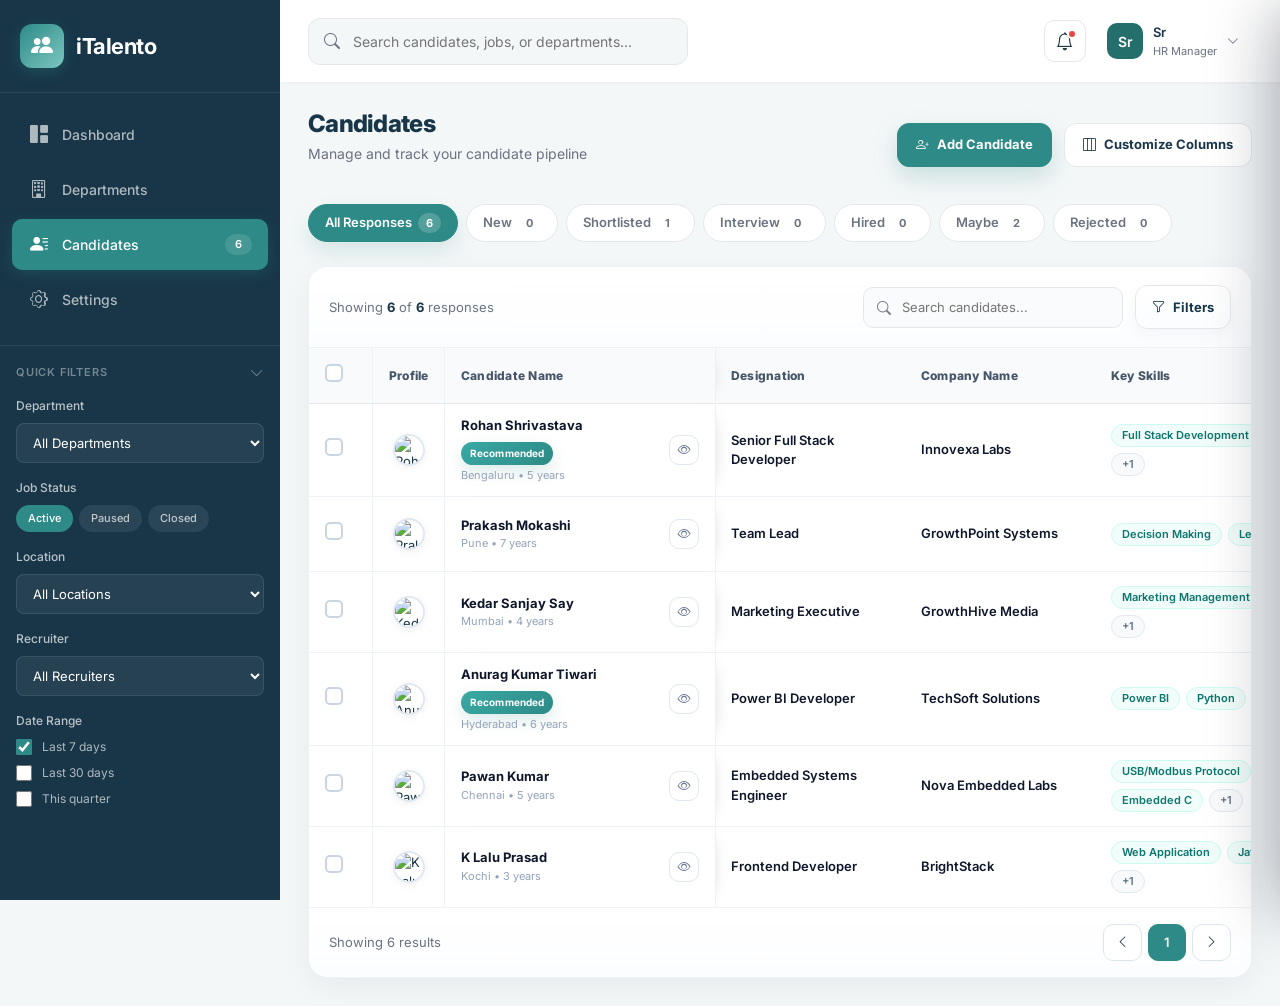
==== commit 04f9af3c: "Update candidates.html" ====
--- a/candidates.html
+++ b/candidates.html
@@ -170,7 +170,7 @@
                     <i class="bi bi-bell"></i>
                     <span class="notification-dot"></span>
                 </button>
-<<<<<<< HEAD
+
 
                 <!-- <button class="btn-post-job" id="postJobBtn" type="button">
 =======
@@ -837,4 +837,4 @@
     <script src="assets/js/candidate.js"></script>
 </body>
 
-</html>+</html>
